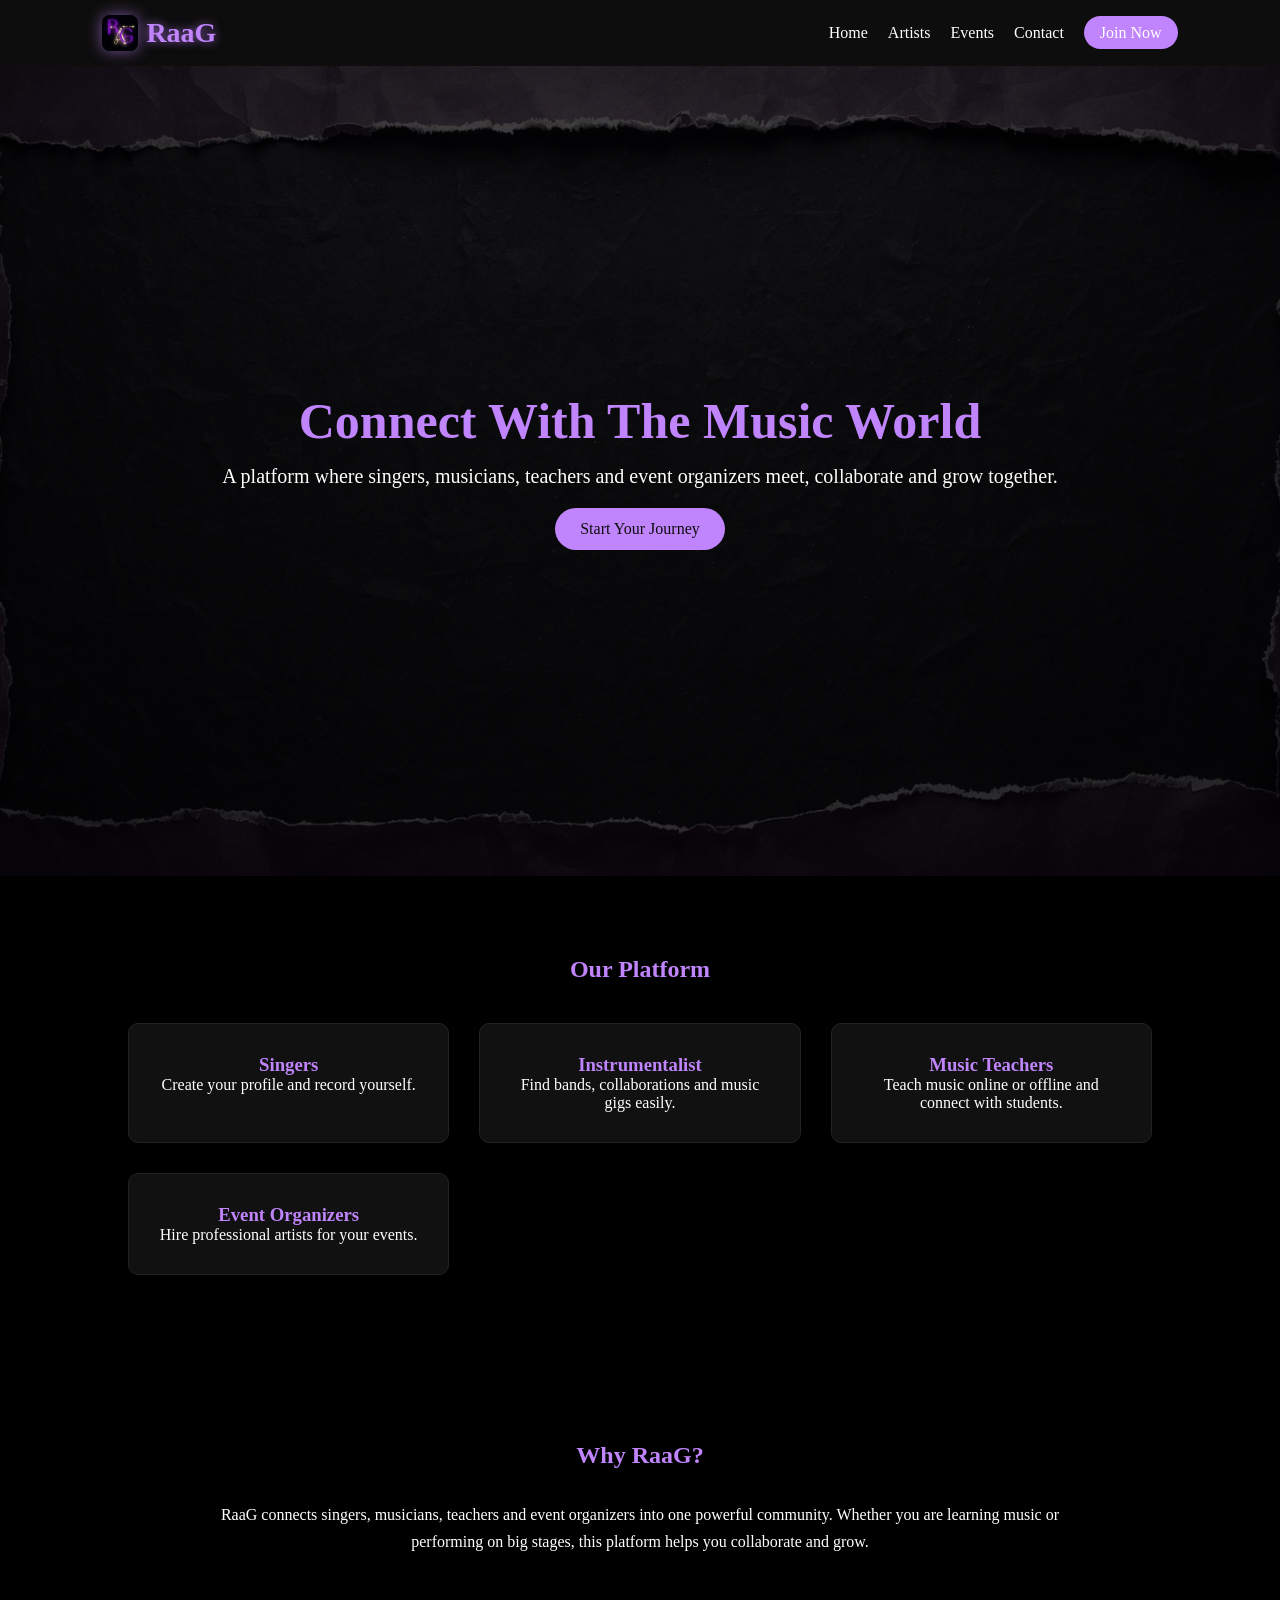
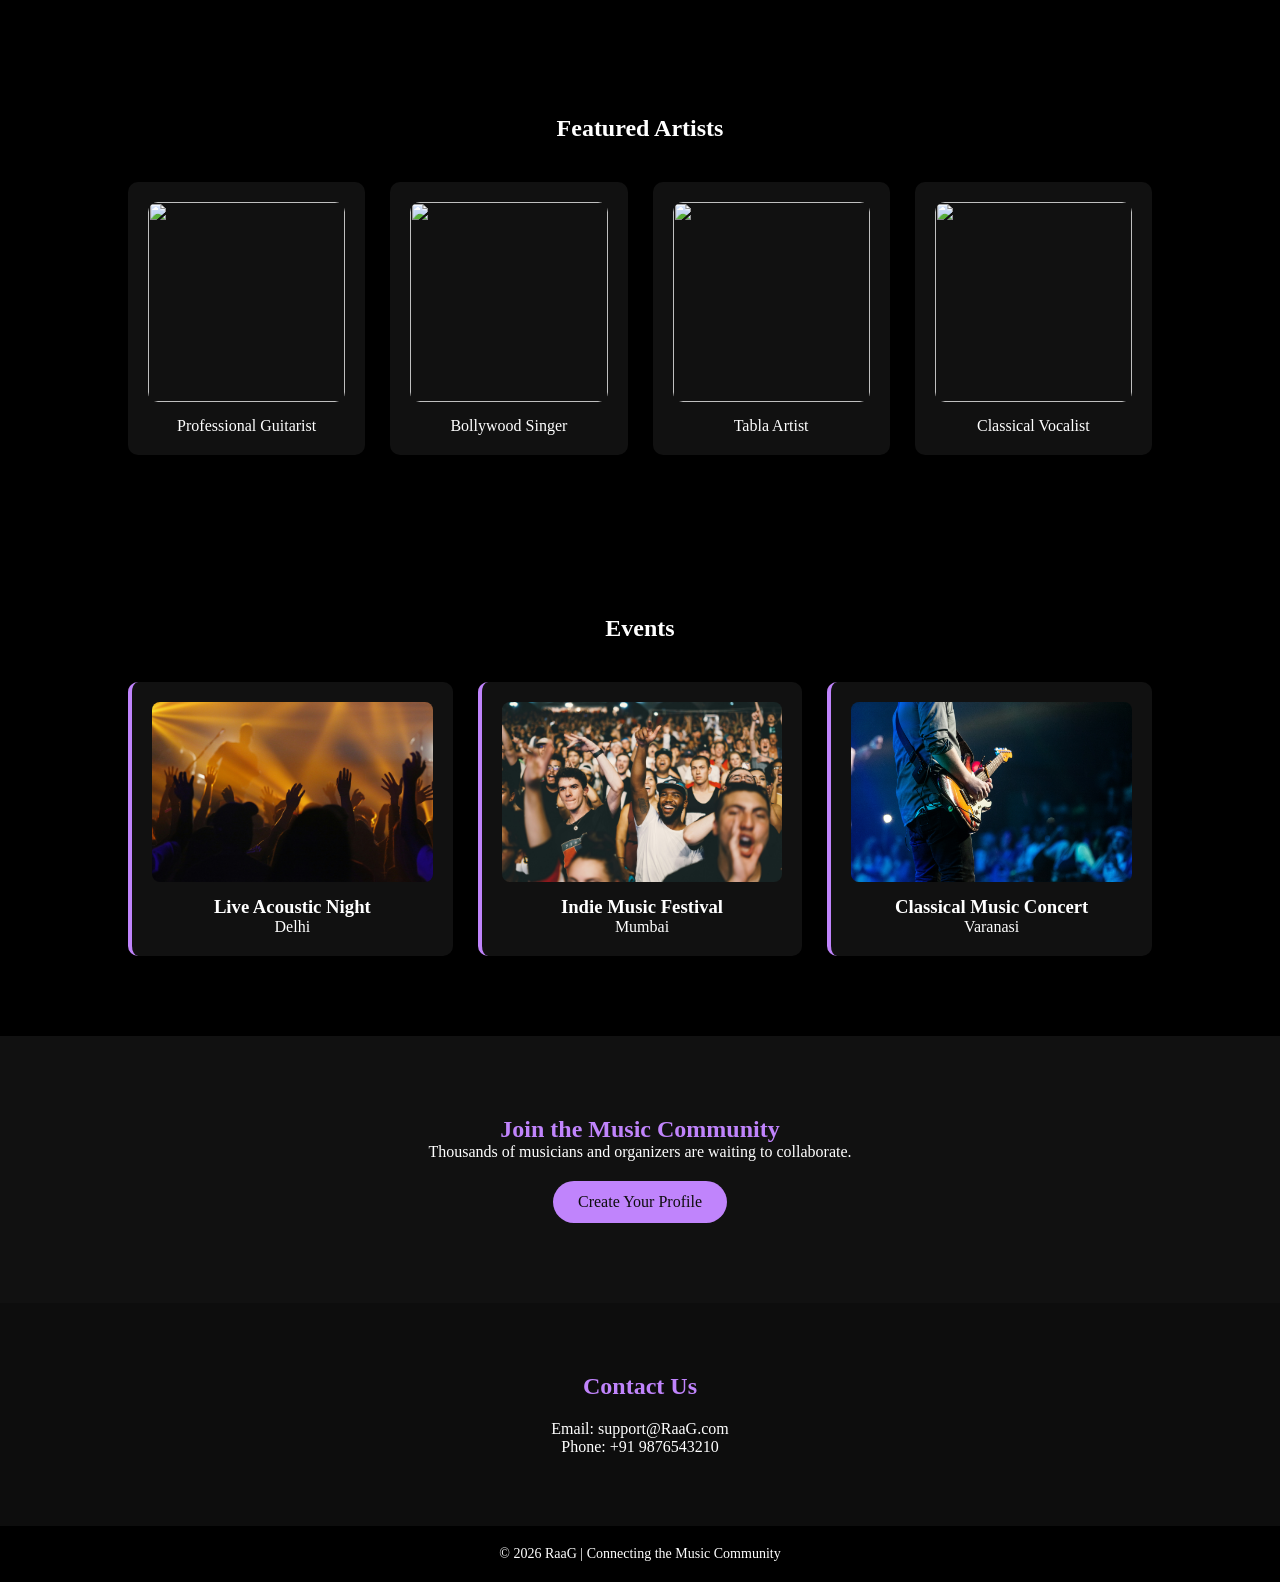
==== index.html @ 64c1a95c "updated files" ====
<!DOCTYPE html>
<html lang="en">

<head>
<meta charset="UTF-8">
<meta name="viewport" content="width=device-width, initial-scale=1.0">
<title>RaaG</title>
<link rel="stylesheet" href="style.css">
</head>

<body>

<header>

<nav>

<div class="logo">
  <img src="picture/RaaG logo.png" alt="RaaG Logo" class="logo-icon">
  RaaG
</div>


<ul>
<li><a href="#home">Home</a></li>
<li><a href="#artists">Artists</a></li>
<li><a href="#events">Events</a></li>
<li><a href="#contact">Contact</a></li>
<li><a href="login.html" class="btn">Join Now</a></li>
</ul>

</nav>

</header>


<section class="hero">

<div class="hero-text">

<h2>Connect With The Music World</h2>

<p>
A platform where singers, musicians, teachers and event organizers meet,
collaborate and grow together.
</p>

<a href="login.html" class="hero-btn">Start Your Journey</a>

</div>

</section>



<section class="features">

<h2>Our Platform</h2>

<div class="feature-container">

<div class="card">
<h3>Singers</h3>
<p>Create your profile and record yourself.</p>
</div>

<div class="card">
<h3>Instrumentalist</h3>
<p>Find bands, collaborations and music gigs easily.</p>
</div>

<div class="card">
<h3>Music Teachers</h3>
<p>Teach music online or offline and connect with students.</p>
</div>

<div class="card">
<h3>Event Organizers</h3>
<p>Hire professional artists for your events.</p>
</div>

</div>

</section>



<section class="about">

<h2>Why RaaG?</h2>

<p>
RaaG connects singers, musicians, teachers and event organizers
into one powerful community. Whether you are learning music or performing
on big stages, this platform helps you collaborate and grow.
</p>

</section>



<section class="artists">

<h2>Featured Artists</h2>

<div class="artist-container">

<div class="artist-card">
<img src="">
<h3></h3>
<p>Professional Guitarist</p>
</div>

<div class="artist-card">
<img src="">
<h3></h3>
<p>Bollywood Singer</p>
</div>

<div class="artist-card">
<img src="">
<h3></h3>
<p>Tabla Artist</p>
</div>

<div class="artist-card">
<img src="">
<h3></h3>
<p>Classical Vocalist</p>
</div>

</div>

</section>



<section class="events">

<h2>Events</h2>

<div class="event-container">

<div class="event-card">
<img src="picture/Photo 1.jpg">
<h3>Live Acoustic Night</h3>
<p>Delhi</p>
</div>

<div class="event-card">
<img src="picture/Photo 2.jpg">
<h3>Indie Music Festival</h3>
<p>Mumbai </p>
</div>

<div class="event-card">
<img src="picture/Photo 3.jpg">
<h3>Classical Music Concert</h3>
<p>Varanasi </p>
</div>

</div>

</section>



<section class="cta">

<h2>Join the Music Community</h2>

<p>Thousands of musicians and organizers are waiting to collaborate.</p>

<a href="login.html" class="hero-btn">Create Your Profile</a>

</section>



<section class="contact">

<h2>Contact Us</h2>

<p>Email: support@RaaG.com</p>
<p>Phone: +91 9876543210</p>

</section>



<footer>

<p>© 2026 RaaG | Connecting the Music Community</p>

</footer>
<script src="script.js"></script>
</body>
</html>
---- style.css ----
*{
margin:0;
padding:0;
box-sizing:border-box;
font-family:Segoe UI;
}

body{
background:black;
color:white;
}


/* NAVBAR */

header{
background:#0d0d0d;
padding:15px 8%;
position:sticky;
top:0;
z-index: 1000;
}

nav{
display:flex;
justify-content:space-between;
align-items:center;
flex-wrap:wrap;
}

.logo {
  display: flex;
  align-items: center;
  gap: 8px;              /* space between icon and text */
  font-size: 28px;
  font-weight: 900;
  color: #c084fc;
  text-decoration: none;
}

/* LOGO ICON */
.logo-icon {
  width: 36px;           /* perfect size */
  height: 36px;
  border-radius: 8px;    /* slight rounded corners */
  box-shadow: 0 0 15px rgba(192,132,252,0.6);  /* purple glow */
  transition: 0.3s;
}

.logo:hover .logo-icon {
  transform: scale(1.1); /* hover zoom */
  box-shadow: 0 0 25px rgba(192,132,252,0.9);
}

/* Text glow (from previous) */
.logo {
  text-shadow: 
    0 0 10px rgba(192,132,252,0.8),
    0 2px 8px rgba(0,0,0,0.8);
}



nav ul{
display:flex;
list-style:none;
}

nav ul li{
margin-left:20px;
}

nav ul li a{
color:white;
text-decoration:none;
transition:0.3s;
}

nav ul li a:hover{
color:#a3d5e1;
}

.btn{
background:#c084fc;
padding:8px 16px;
border-radius:20px;
}



/* HERO */

.hero{
height:90vh;
display:flex;
justify-content:center;
align-items:center;
text-align:center;
background:linear-gradient(rgba(0,0,0,0.7),rgba(0,0,0,0.7)),
url("picture/t5.jpeg");
background-size:cover;
background-position:center;
}

.hero-text h2{
font-size:50px;
color:#c084fc;
}

.hero-text p{
margin-top:15px;
font-size:20px;
}

.hero-btn{
display:inline-block;
margin-top:20px;
background:#c084fc;
padding:12px 25px;
border-radius:25px;
color:#0d0d0d;
text-decoration:none;
transition:0.4s;
}

.hero-btn:hover{
transform:scale(1.1);
}


/* FEATURES */

.features{
padding:80px 10%;
text-align:center;
}

.features h2{
color:#c084fc;
}

.feature-container{
margin-top:40px;
display:grid;
grid-template-columns:repeat(auto-fit,minmax(250px,1fr));
gap:30px;
}

.card{
background:#111;
padding:30px;
border-radius:10px;
transition:0.4s;
border:1px solid #222;
}

.card:hover{
transform:translateY(-10px);
border-color:#c084fc;
}

.card h3{
color:#c084fc;
}


/* ABOUT */

.about{
padding:80px 15%;
text-align:center;
line-height:1.7;
}

.about h2{
margin-bottom:25px;
color:#c084fc;
}


/* ARTISTS */

.artists{
padding:80px 10%;
text-align:center;
}

.artist-container{
margin-top:40px;
display:grid;
grid-template-columns:repeat(auto-fit,minmax(200px,1fr));
gap:25px;
}

.artist-card{
background:#111;
padding:20px;
border-radius:10px;
transition:0.4s;
}

.artist-card:hover{
transform:scale(1.05);
background:#1a1a1a;
}

.artist-card img{
width:100%;
height:200px;
object-fit:cover;
border-radius:10px;
margin-bottom:15px;
}


/* EVENTS */

.events{
padding:80px 10%;
text-align:center;
}

.event-container{
margin-top:40px;
display:grid;
grid-template-columns:repeat(auto-fit,minmax(220px,1fr));
gap:25px;
}

.event-card{
background:#111;
padding:20px;
border-radius:10px;
border-left:4px solid #c084fc;
}

.event-card img{
width:100%;
height:180px;
object-fit:cover;
border-radius:8px;
margin-bottom:10px;
}


/* CTA */

.cta{
background:#111;
padding:80px 20px;
text-align:center;
}

.cta h2{
color:#c084fc;
}


/* CONTACT */

.contact{
padding:70px;
text-align:center;
background:#0d0d0d;
}

.contact h2{
color:#c084fc;
margin-bottom:20px;
}


/* FOOTER */

footer{
background:black;
text-align:center;
padding:20px;
font-size:14px;
}


/* MOBILE */

@media(max-width:768px){

.hero-text h2{
font-size:32px;
}

nav ul{
flex-wrap:wrap;
justify-content:center;
margin-top:10px;
}

nav ul li{
margin:8px;
}

.about{
padding:60px 20px;
}

}
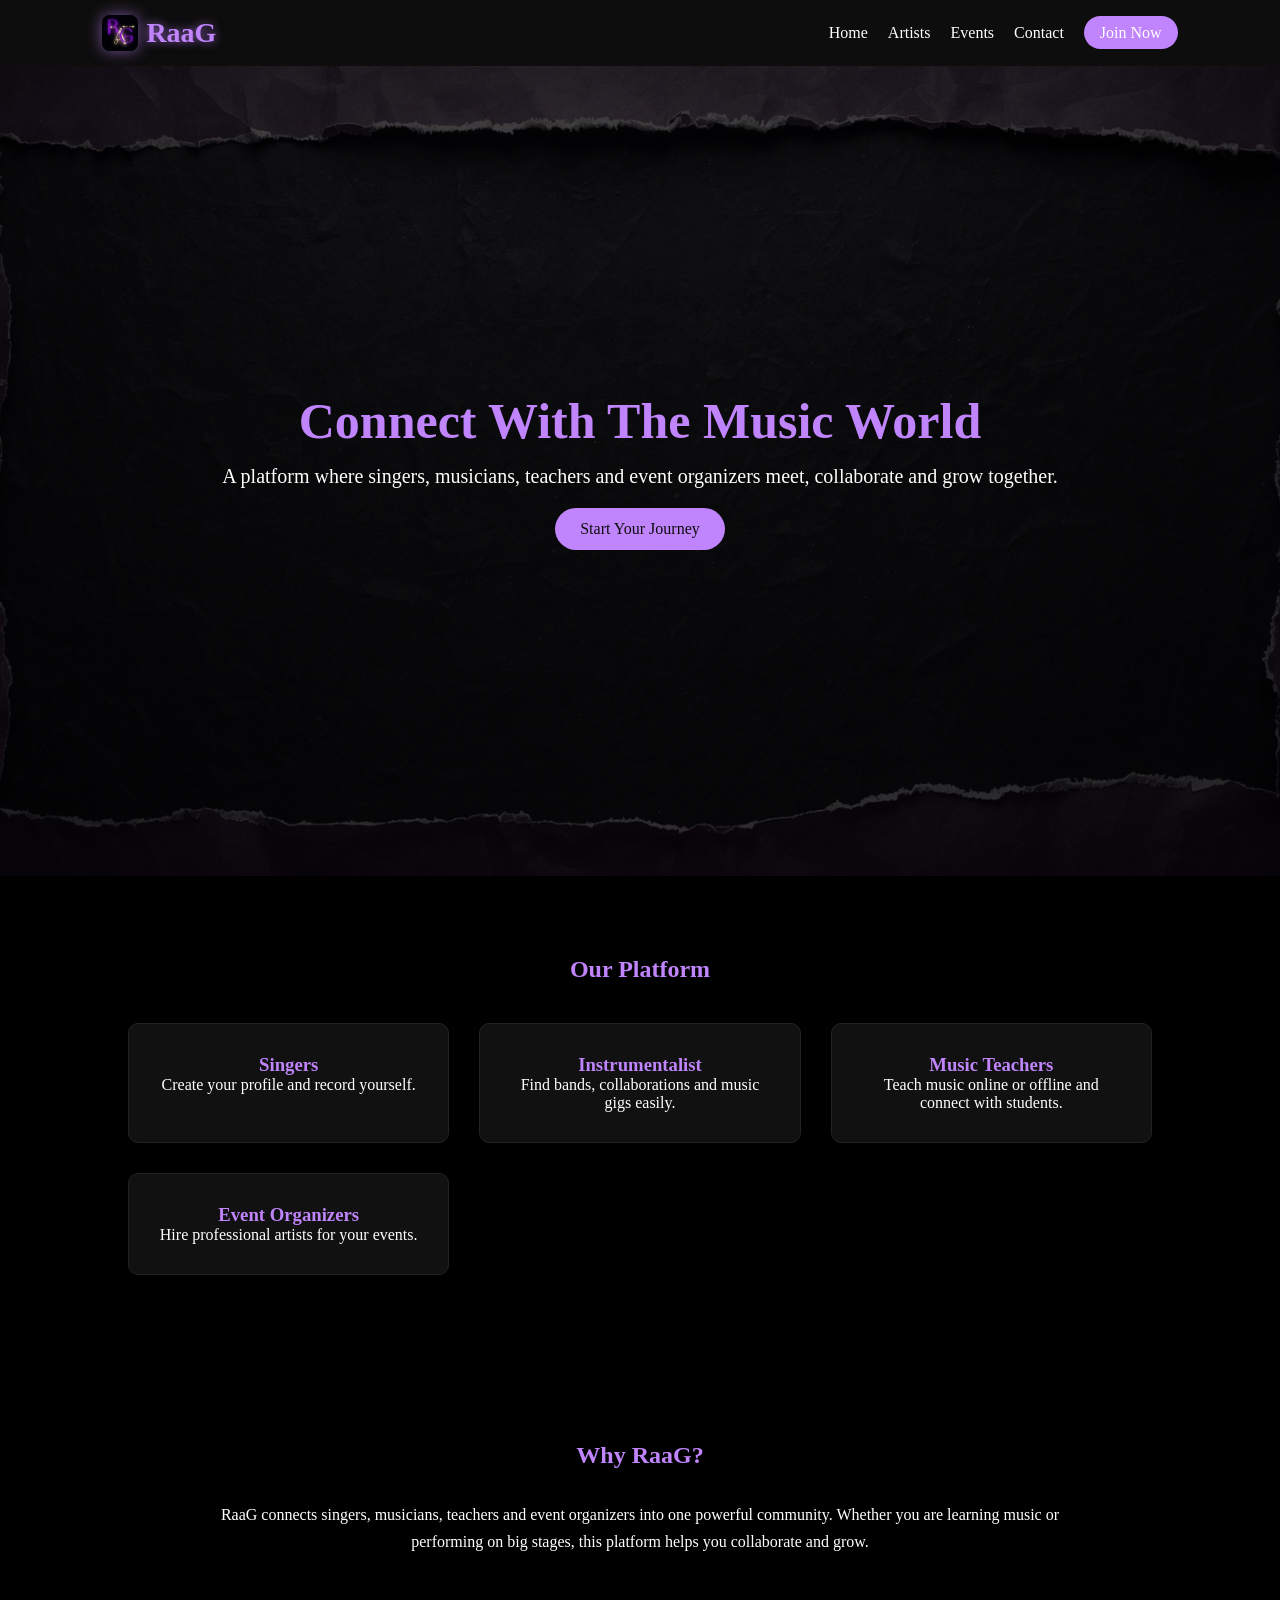
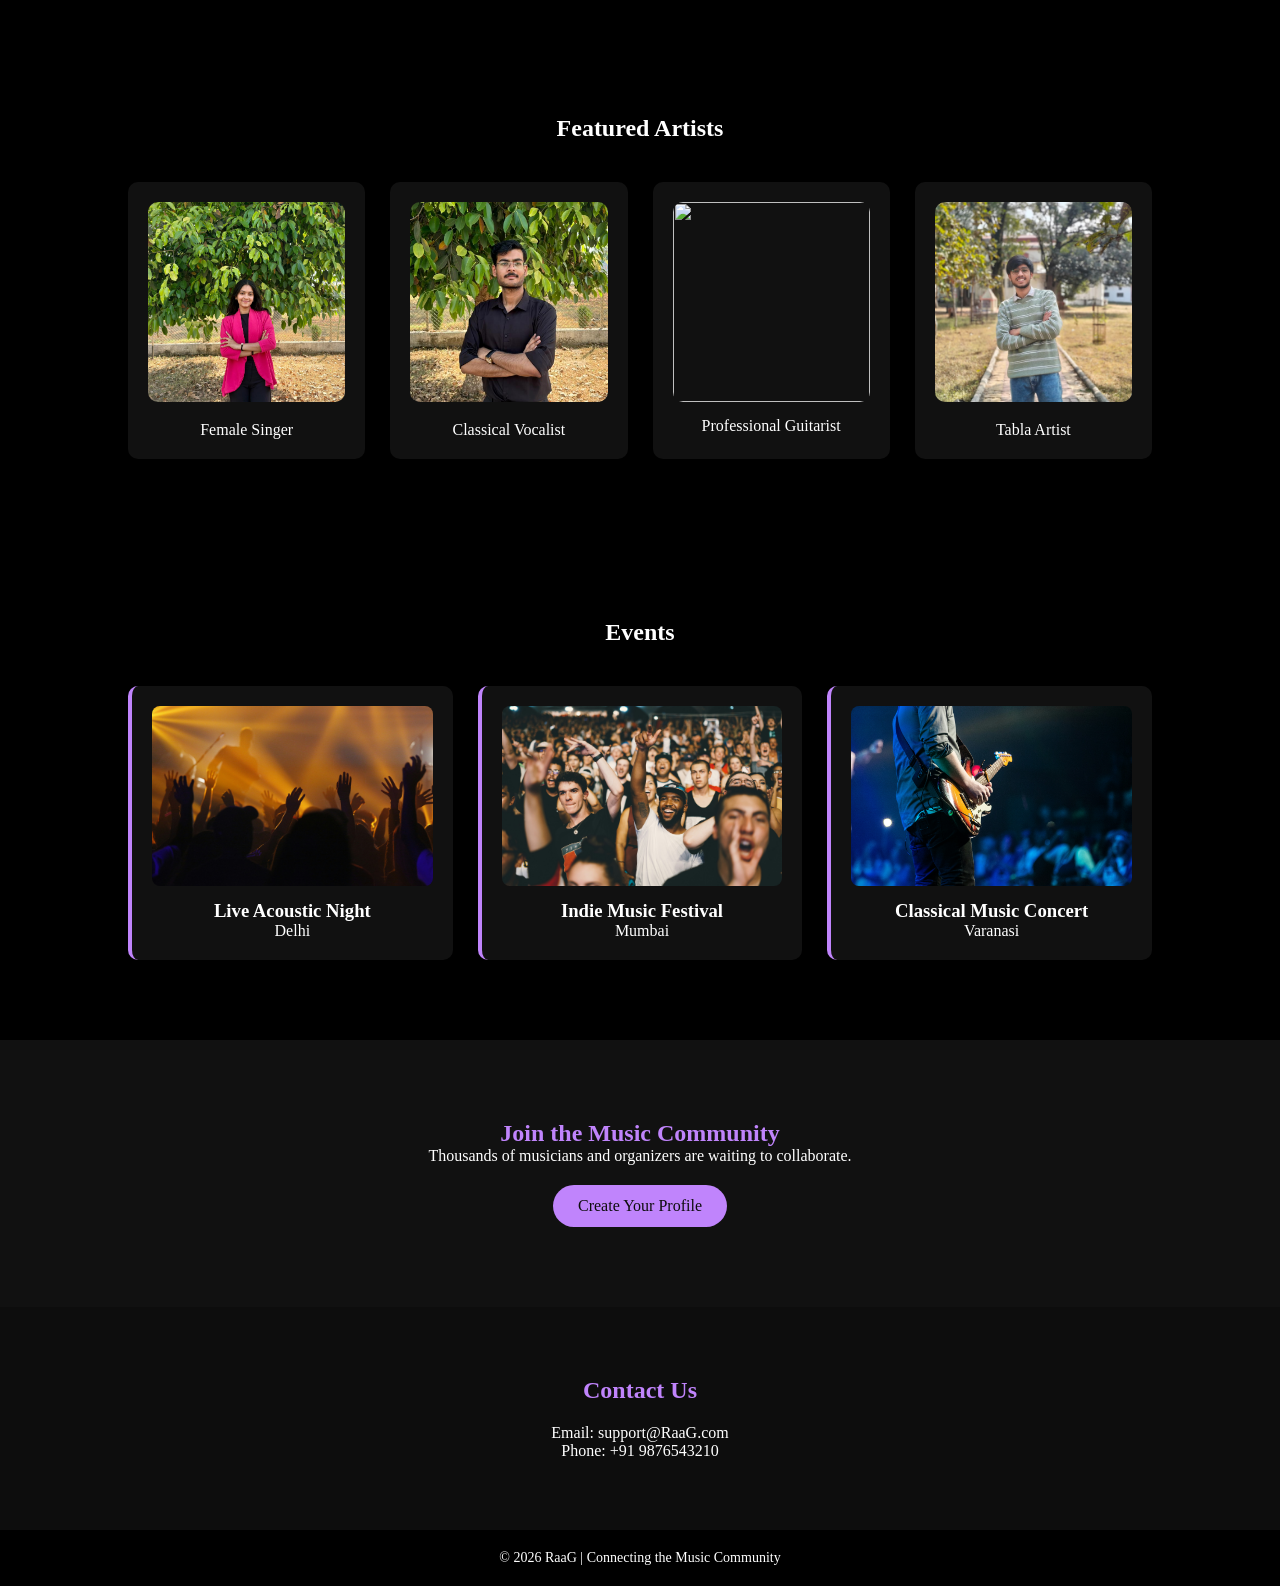
==== commit a6dc67b5: "updated files" ====
--- a/index.html
+++ b/index.html
@@ -105,28 +105,30 @@
 <div class="artist-container">
 
 <div class="artist-card">
+<img src="picture/Palak.jpeg">
+<h3></h3>
+<p>Female Singer</p>
+</div>
+
+<div class="artist-card">
+<img src="picture/Arpan.jpeg">
+<h3></h3>
+<p>Classical Vocalist</p>
+</div>
+
+<div class="artist-card">
 <img src="">
 <h3></h3>
 <p>Professional Guitarist</p>
 </div>
 
 <div class="artist-card">
-<img src="">
-<h3></h3>
-<p>Bollywood Singer</p>
-</div>
-
-<div class="artist-card">
-<img src="">
+<img src="picture/Tabla.jpeg">
 <h3></h3>
 <p>Tabla Artist</p>
 </div>
 
-<div class="artist-card">
-<img src="">
-<h3></h3>
-<p>Classical Vocalist</p>
-</div>
+
 
 </div>
 
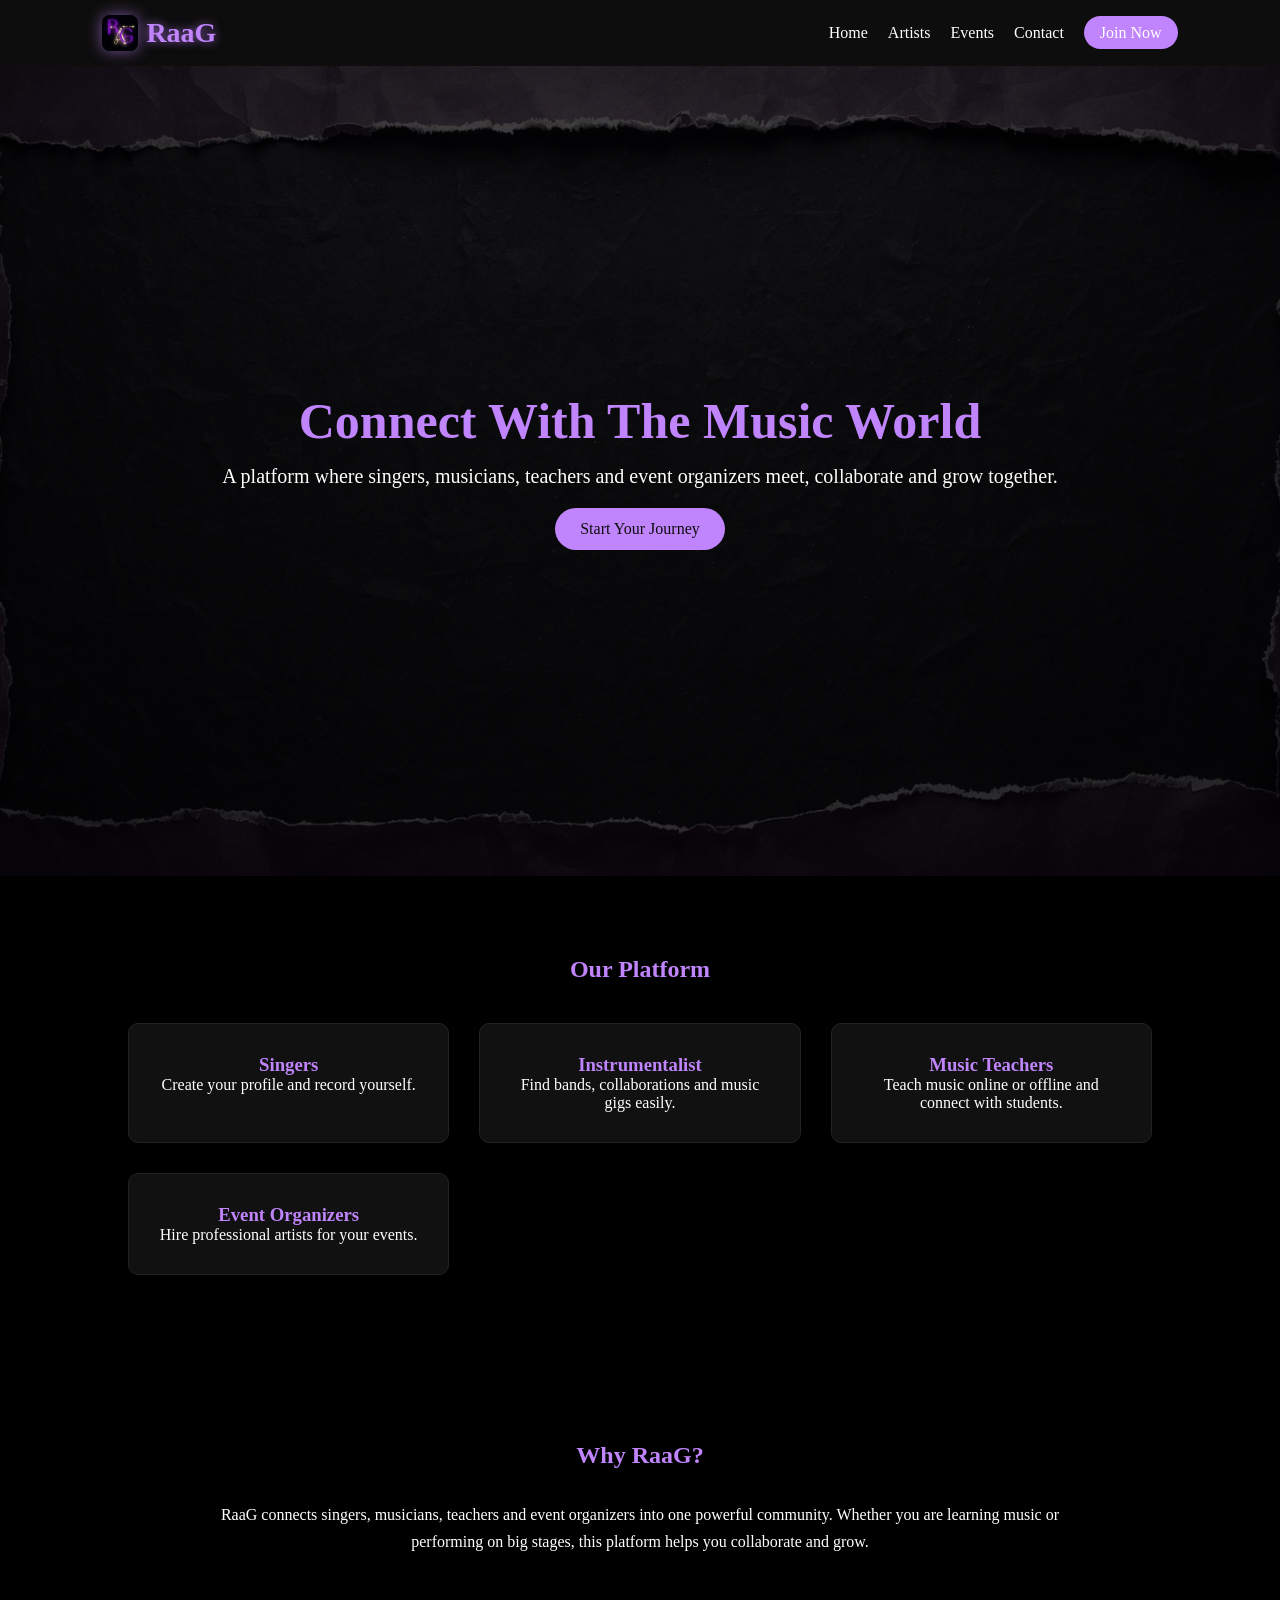
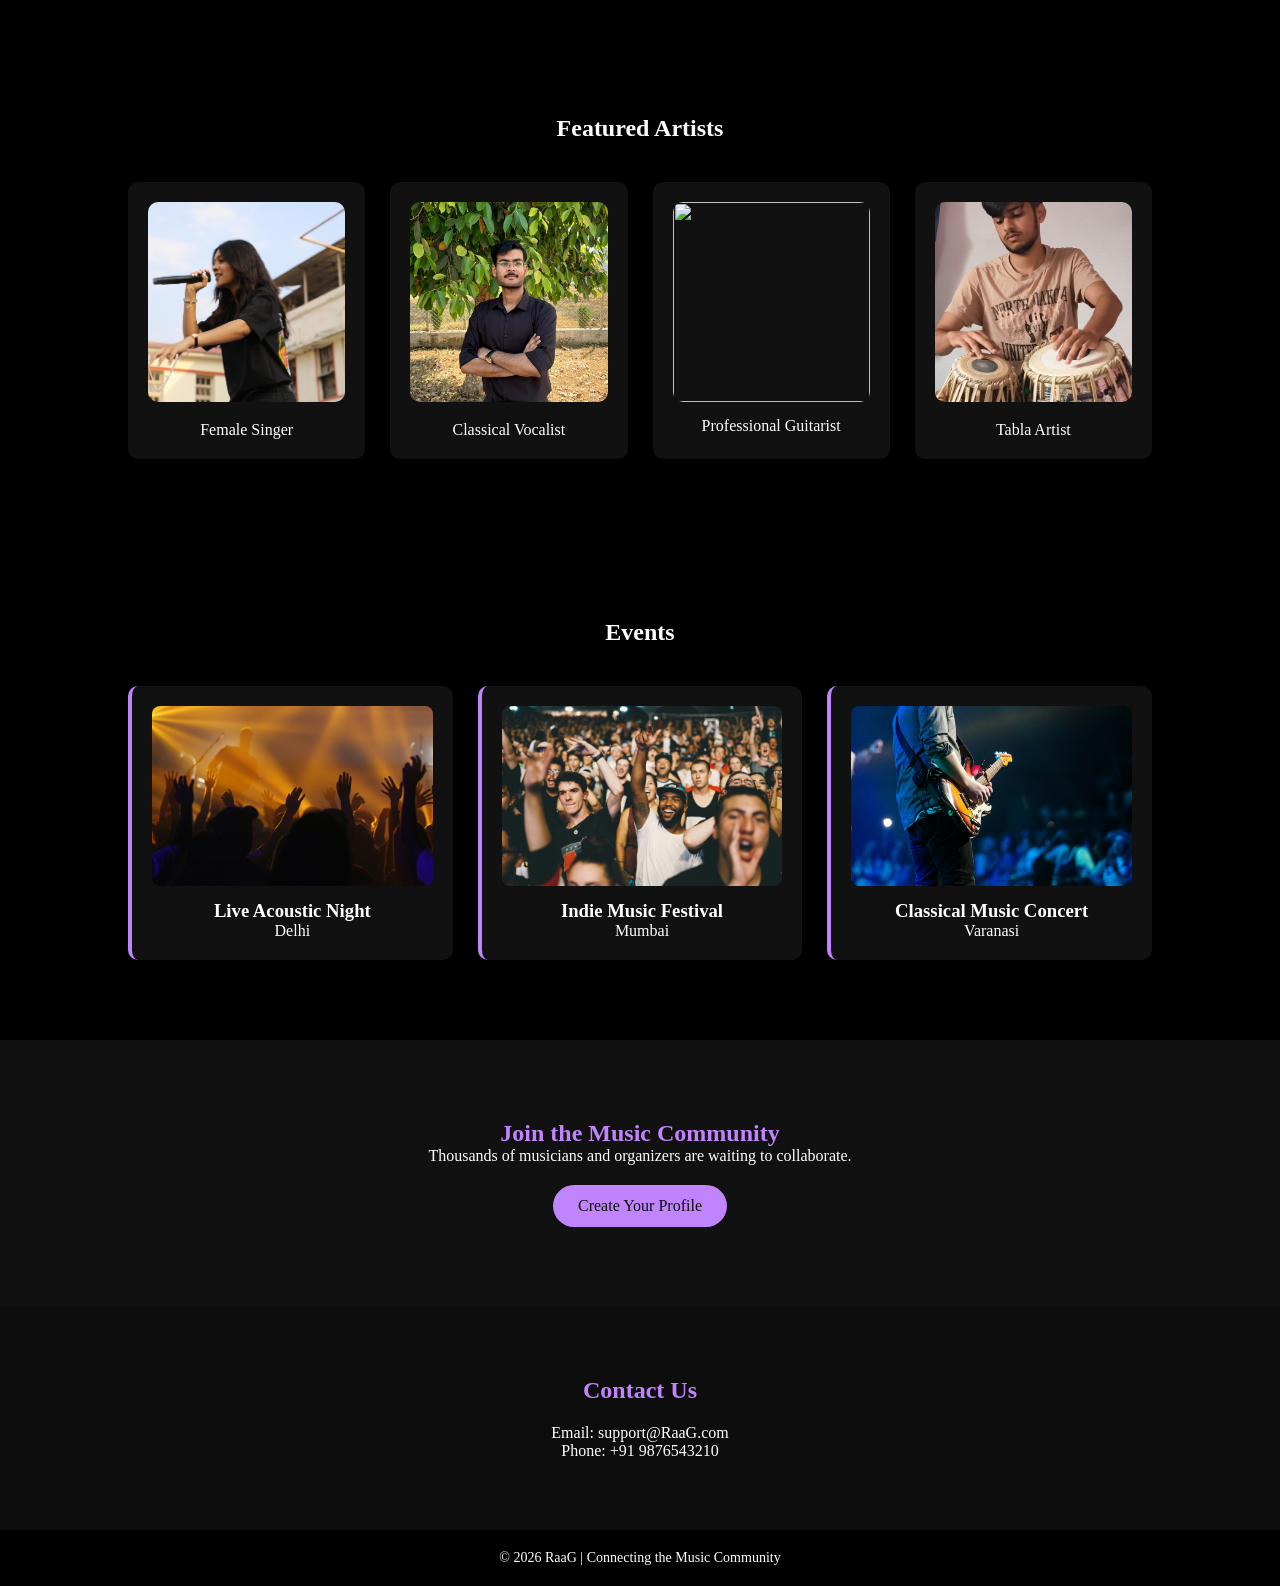
==== commit 7072678e: "updated fles" ====
--- a/index.html
+++ b/index.html
@@ -105,7 +105,7 @@
 <div class="artist-container">
 
 <div class="artist-card">
-<img src="picture/Palak.jpeg">
+<img src="picture/Palak 2.jpeg">
 <h3></h3>
 <p>Female Singer</p>
 </div>
@@ -123,7 +123,7 @@
 </div>
 
 <div class="artist-card">
-<img src="picture/Tabla.jpeg">
+<img src="picture/Tabla 2.jpeg">
 <h3></h3>
 <p>Tabla Artist</p>
 </div>
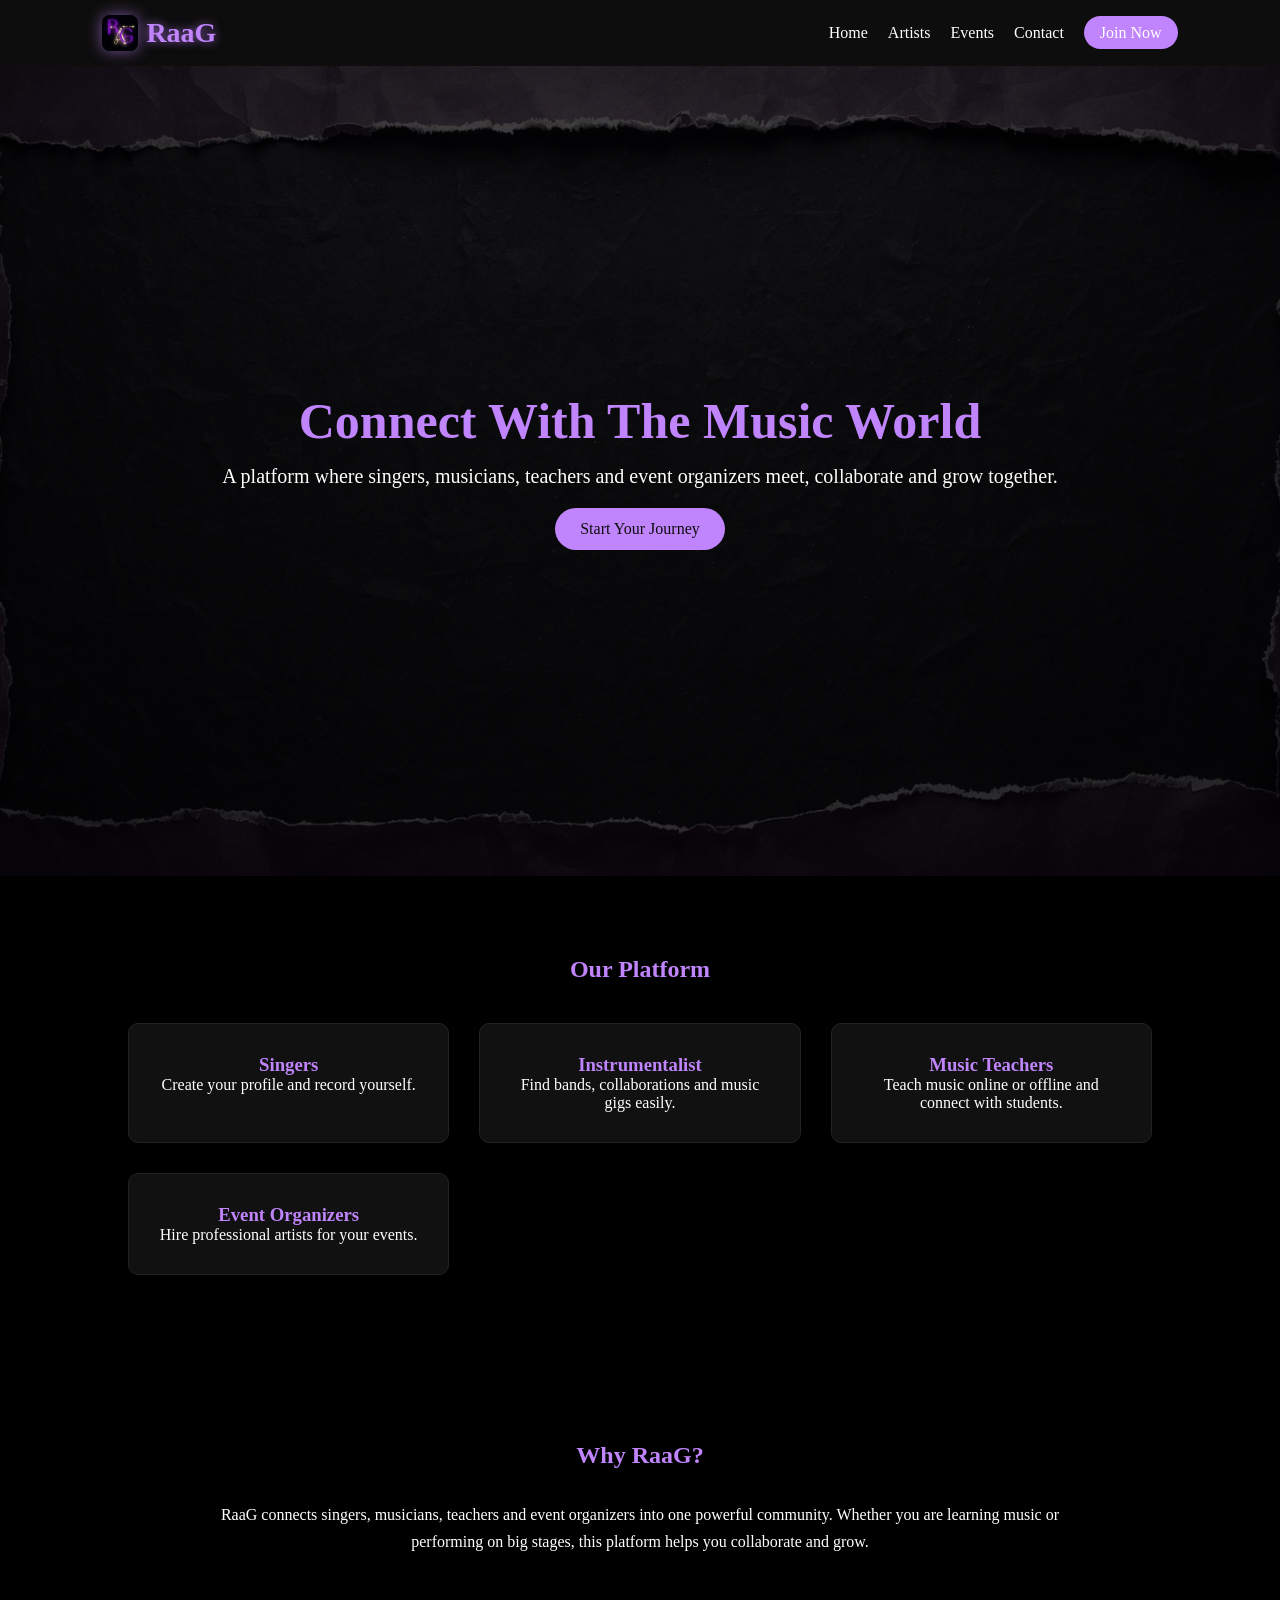
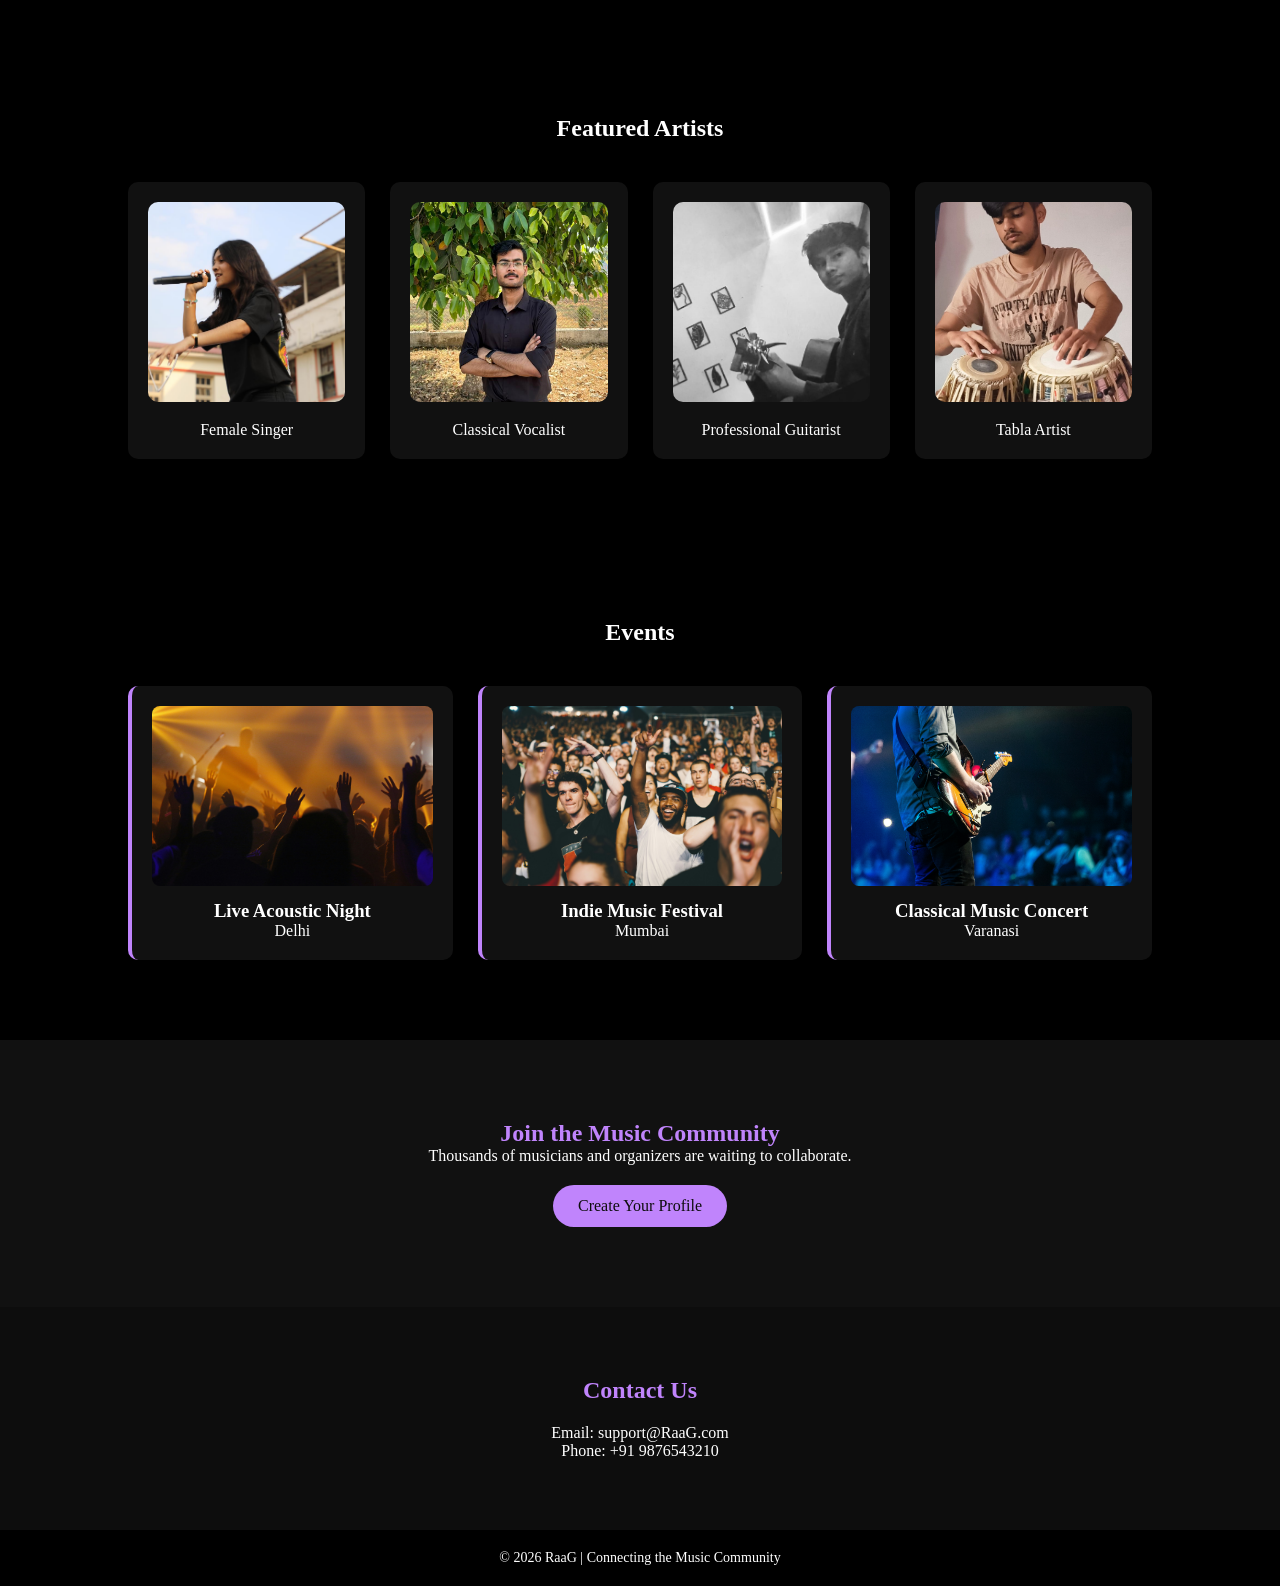
==== commit 31256d3a: "Updated files" ====
--- a/index.html
+++ b/index.html
@@ -117,7 +117,7 @@
 </div>
 
 <div class="artist-card">
-<img src="">
+<img src="picture/Krishna.jpeg">
 <h3></h3>
 <p>Professional Guitarist</p>
 </div>
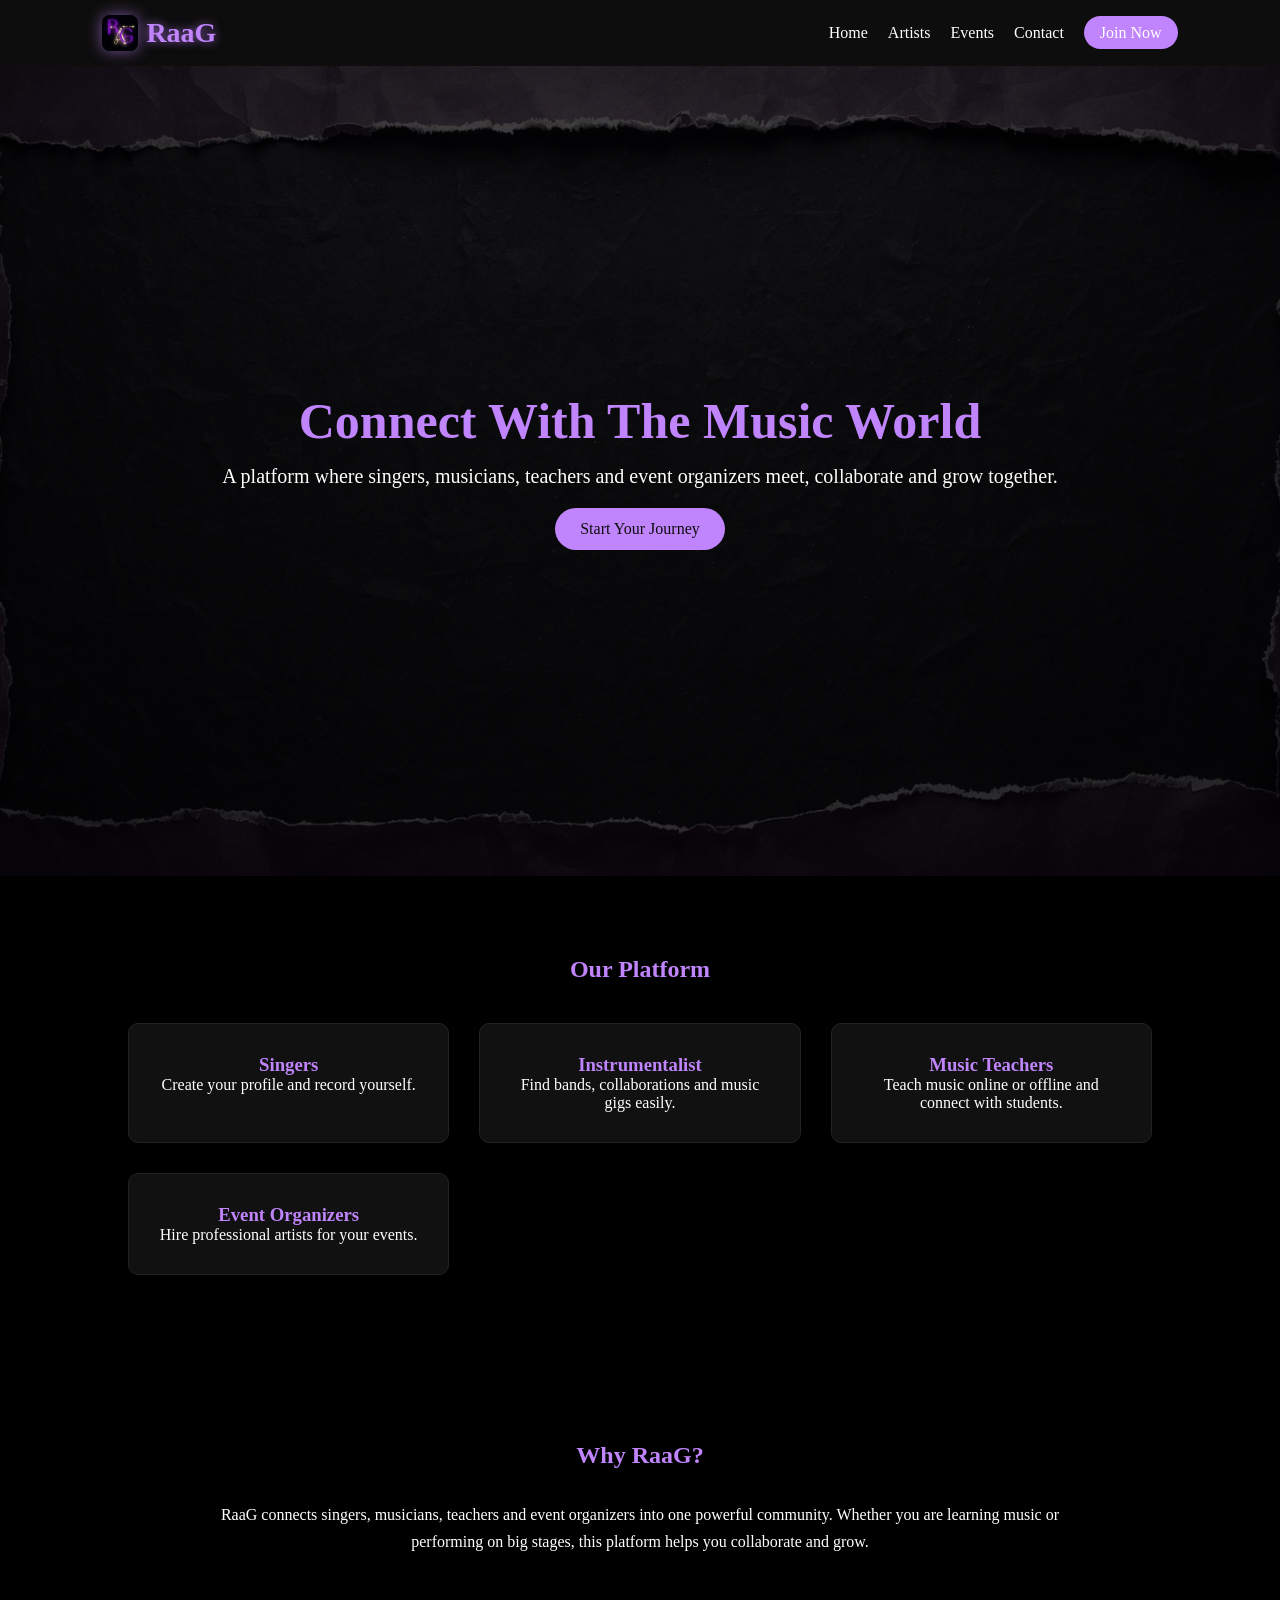
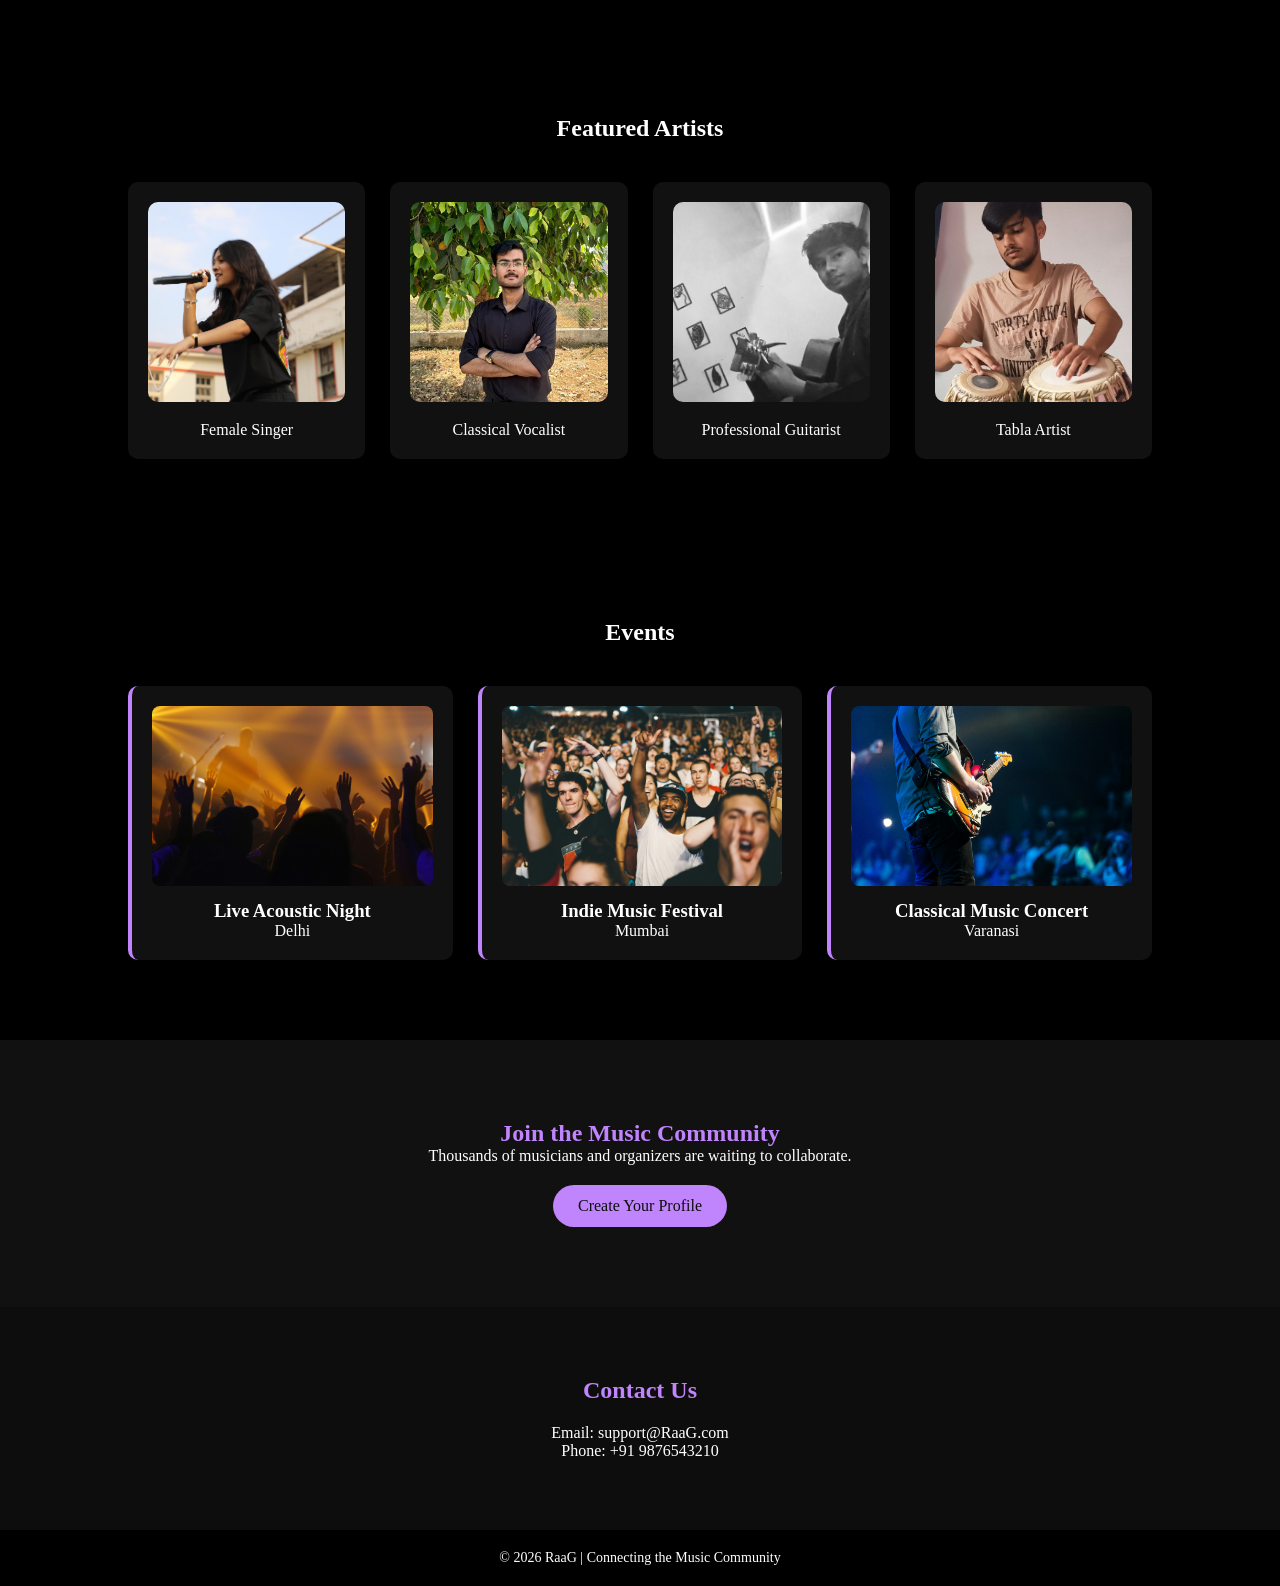
==== commit 75e13996: "updated files" ====
--- a/index.html
+++ b/index.html
@@ -123,7 +123,7 @@
 </div>
 
 <div class="artist-card">
-<img src="picture/Tabla 2.jpeg">
+<img src="picture/Tabla 3.jpeg">
 <h3></h3>
 <p>Tabla Artist</p>
 </div>
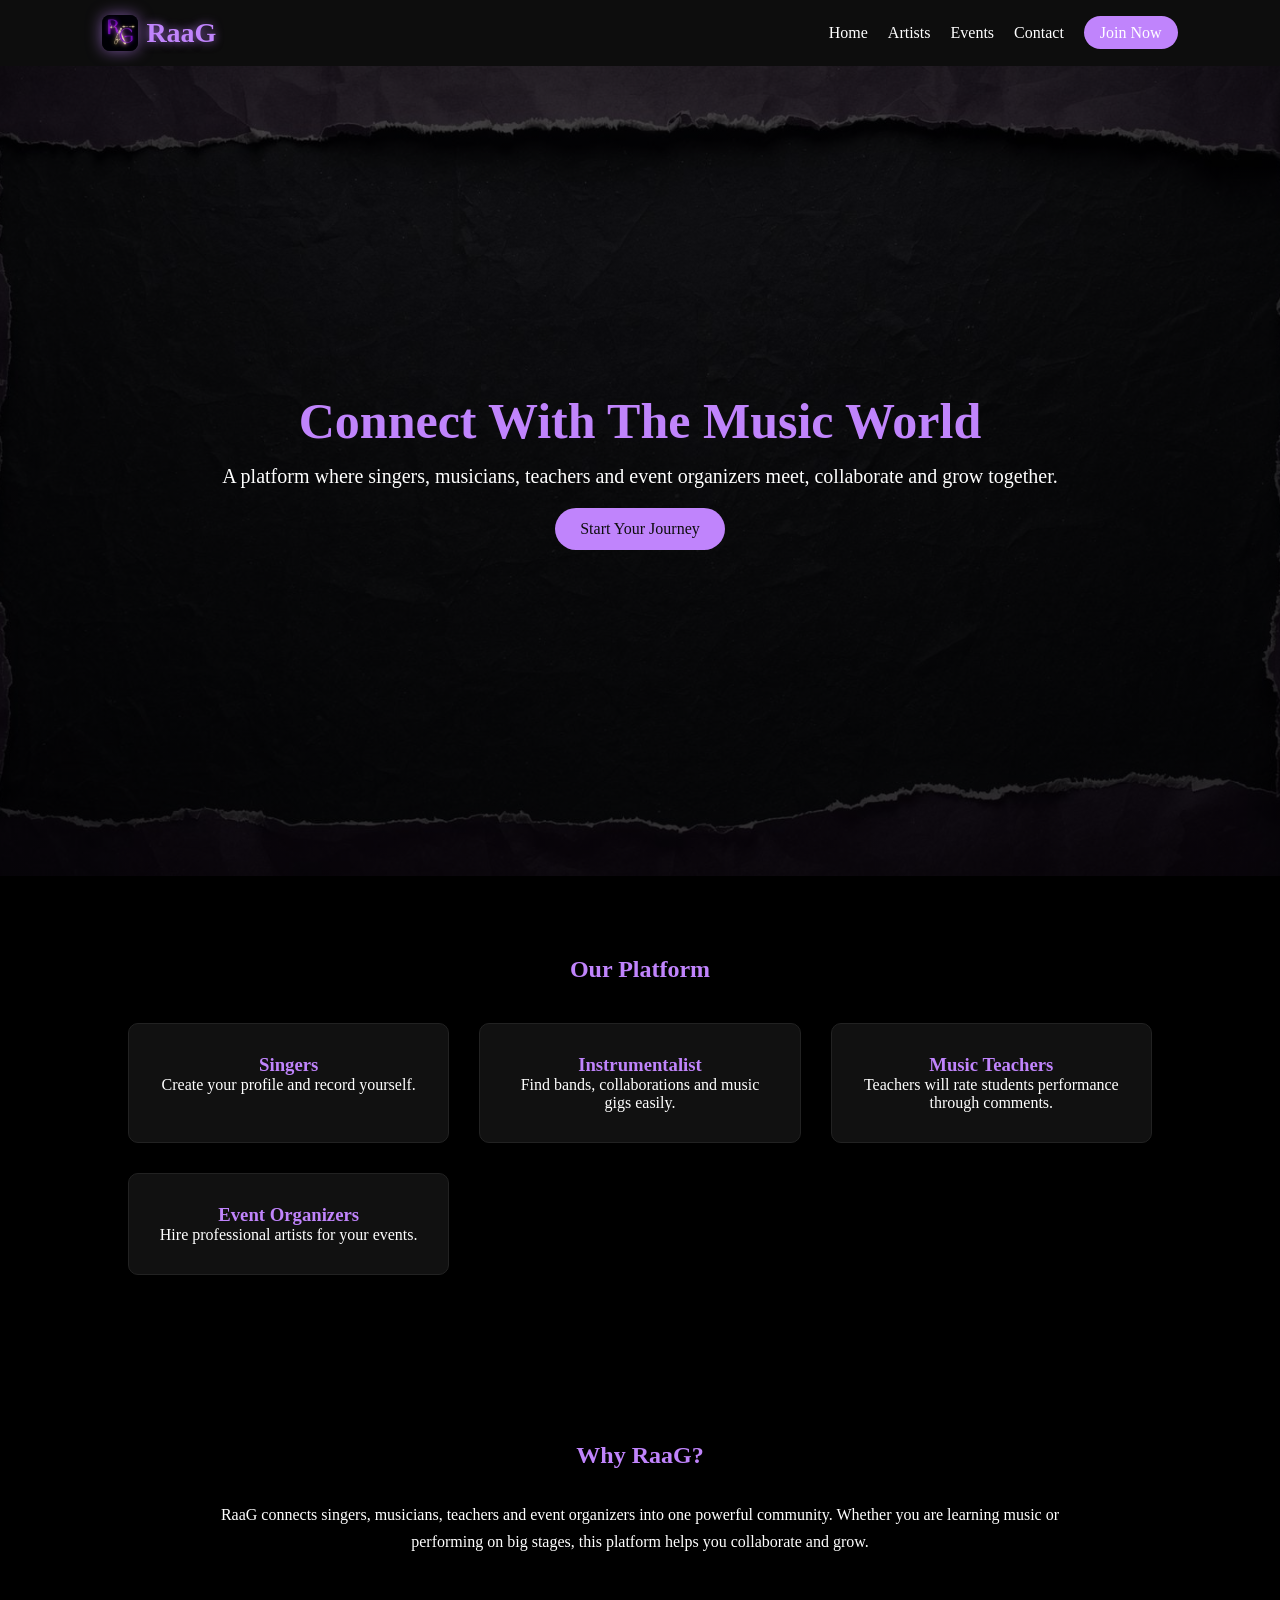
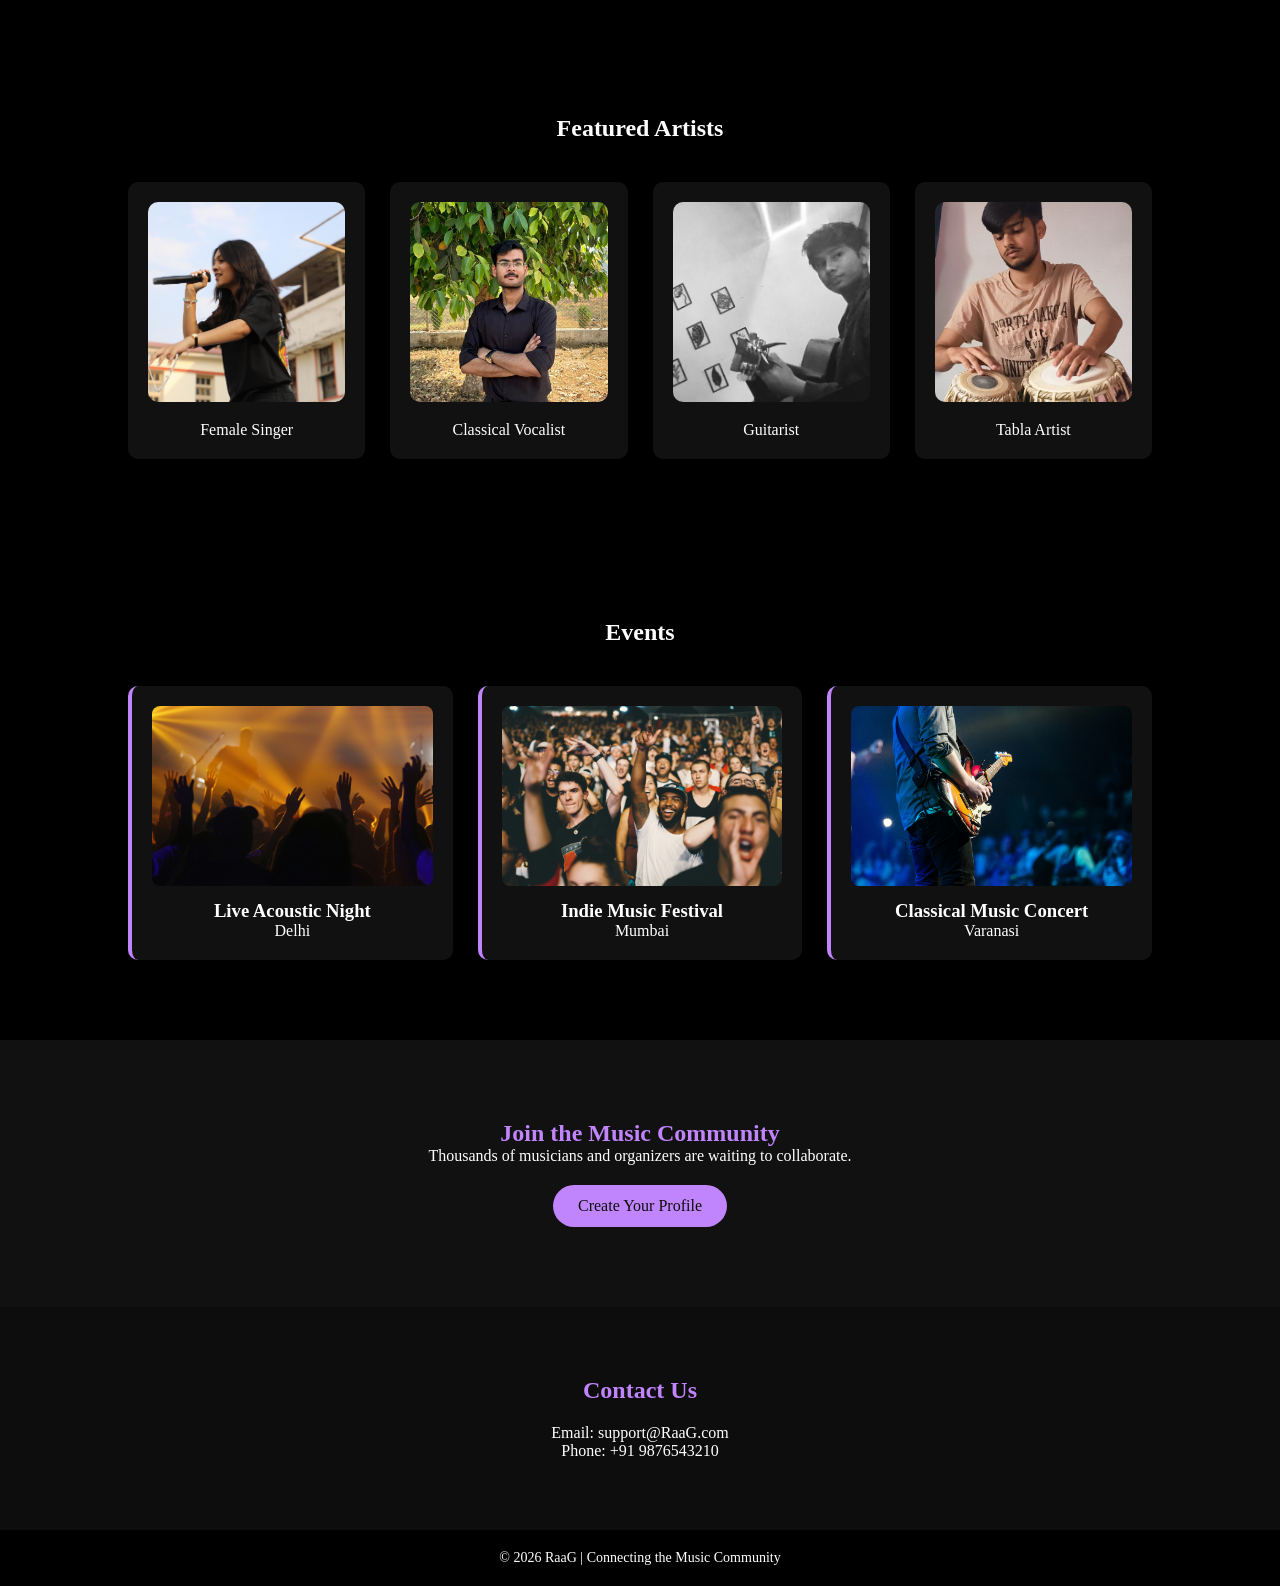
==== commit 0fd924bd: "updated files" ====
--- a/index.html
+++ b/index.html
@@ -70,7 +70,7 @@
 
 <div class="card">
 <h3>Music Teachers</h3>
-<p>Teach music online or offline and connect with students.</p>
+<p>Teachers will rate students performance through comments.</p>
 </div>
 
 <div class="card">
@@ -119,7 +119,7 @@
 <div class="artist-card">
 <img src="picture/Krishna.jpeg">
 <h3></h3>
-<p>Professional Guitarist</p>
+<p>Guitarist</p>
 </div>
 
 <div class="artist-card">
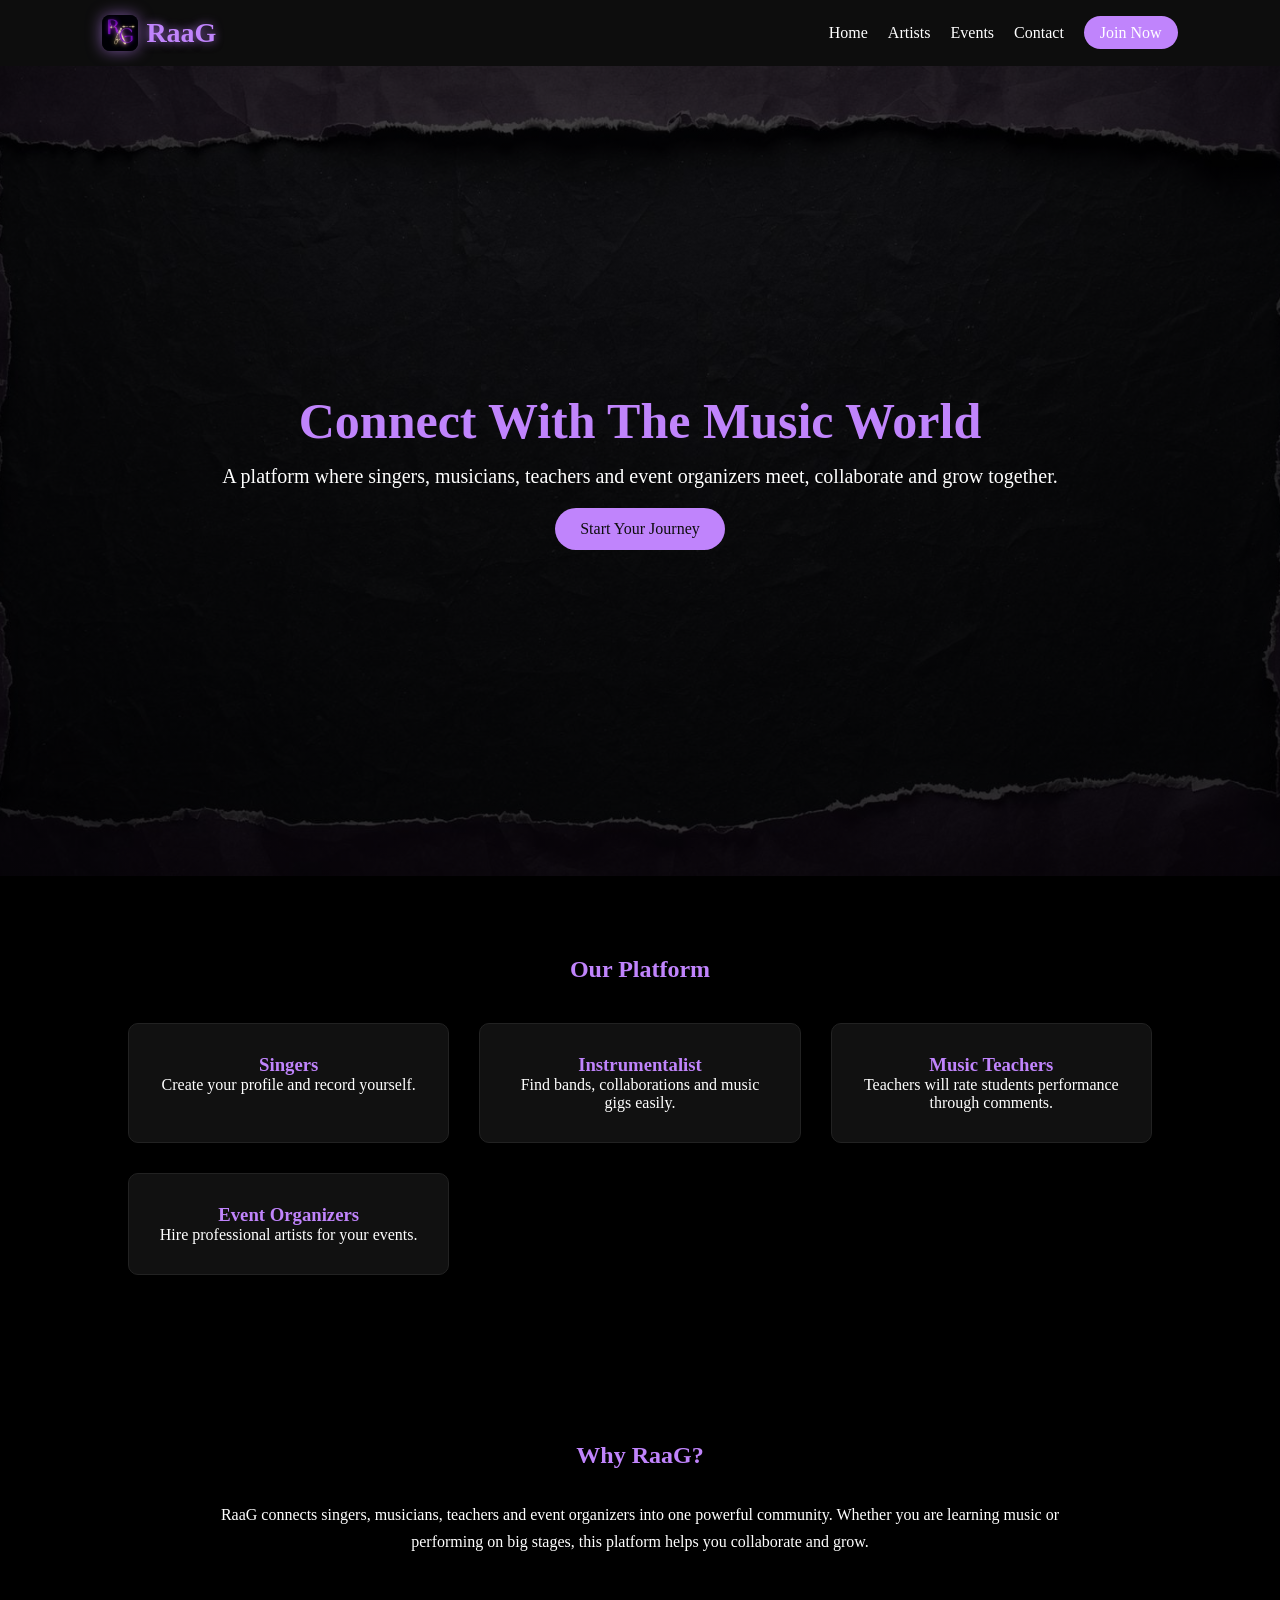
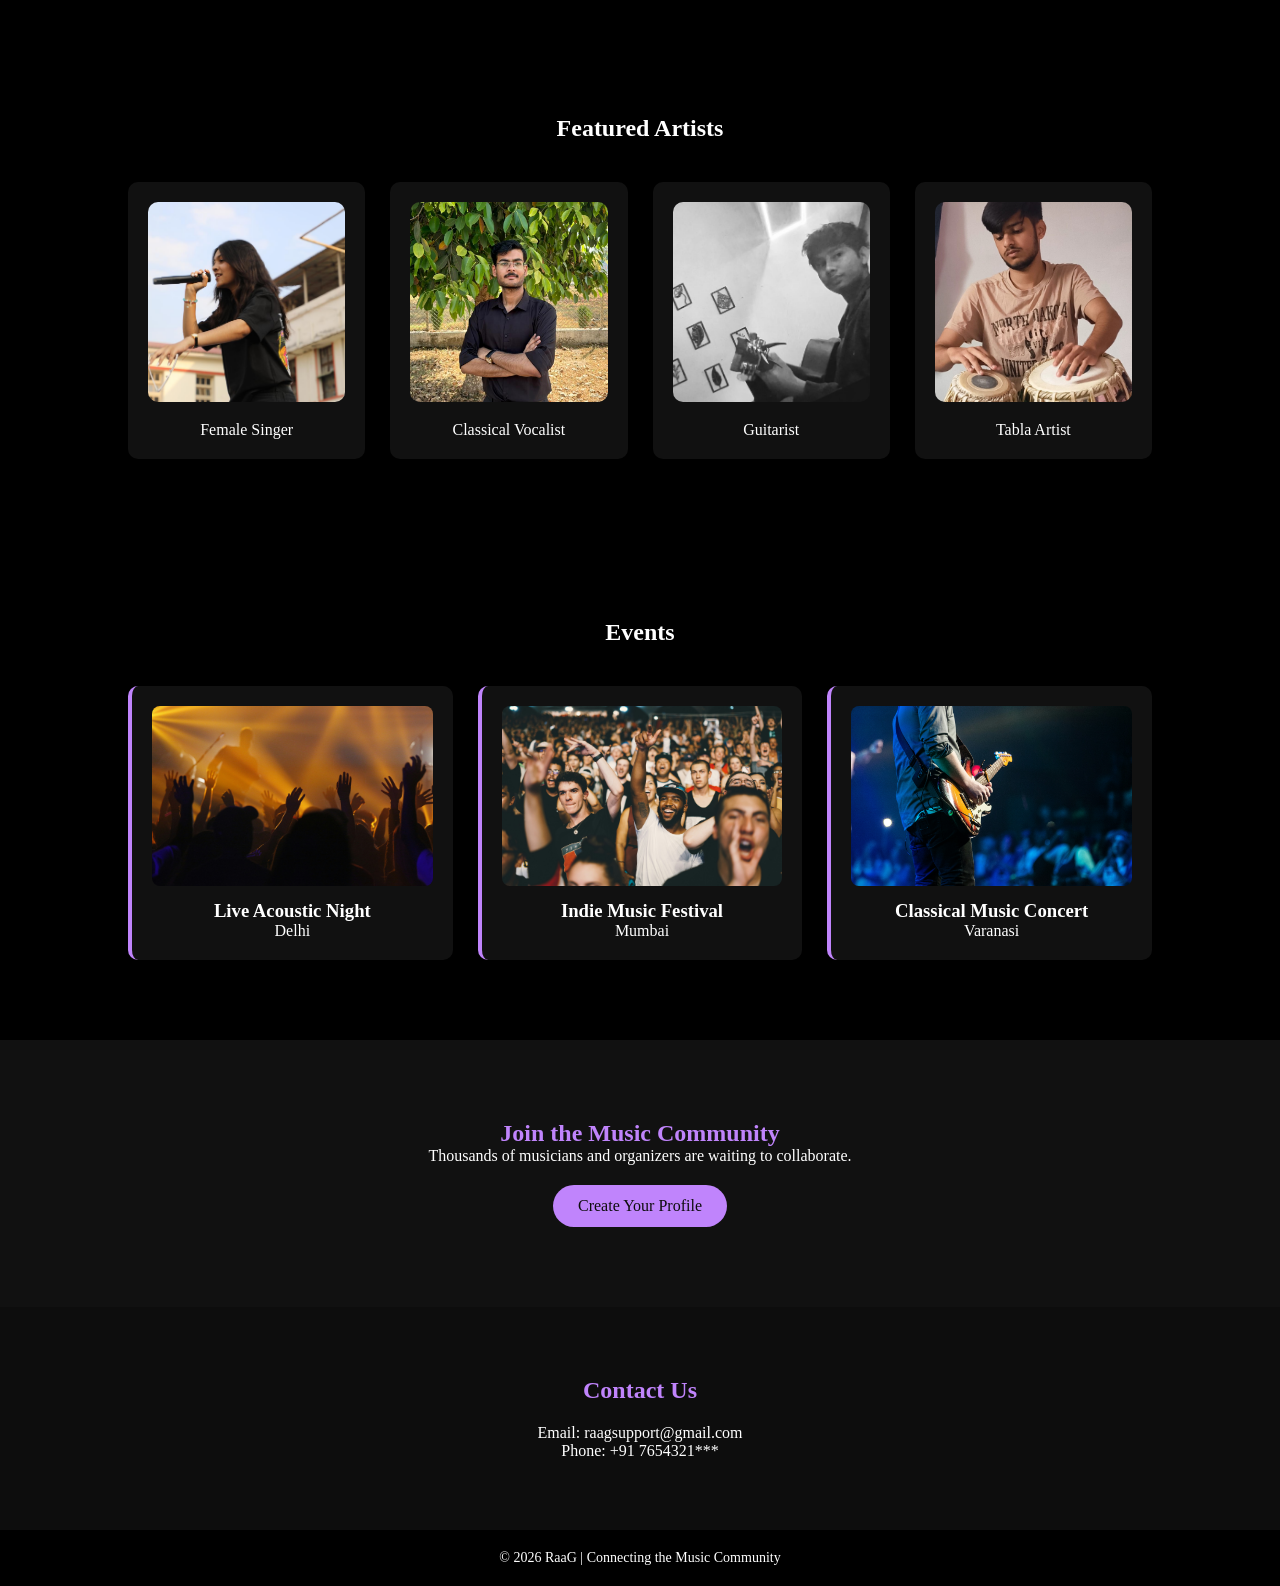
==== commit e84f529d: "updated filies" ====
--- a/index.html
+++ b/index.html
@@ -182,8 +182,8 @@
 
 <h2>Contact Us</h2>
 
-<p>Email: support@RaaG.com</p>
-<p>Phone: +91 9876543210</p>
+<p>Email: raagsupport@gmail.com</p>
+<p>Phone: +91 7654321***</p>
 
 </section>
 
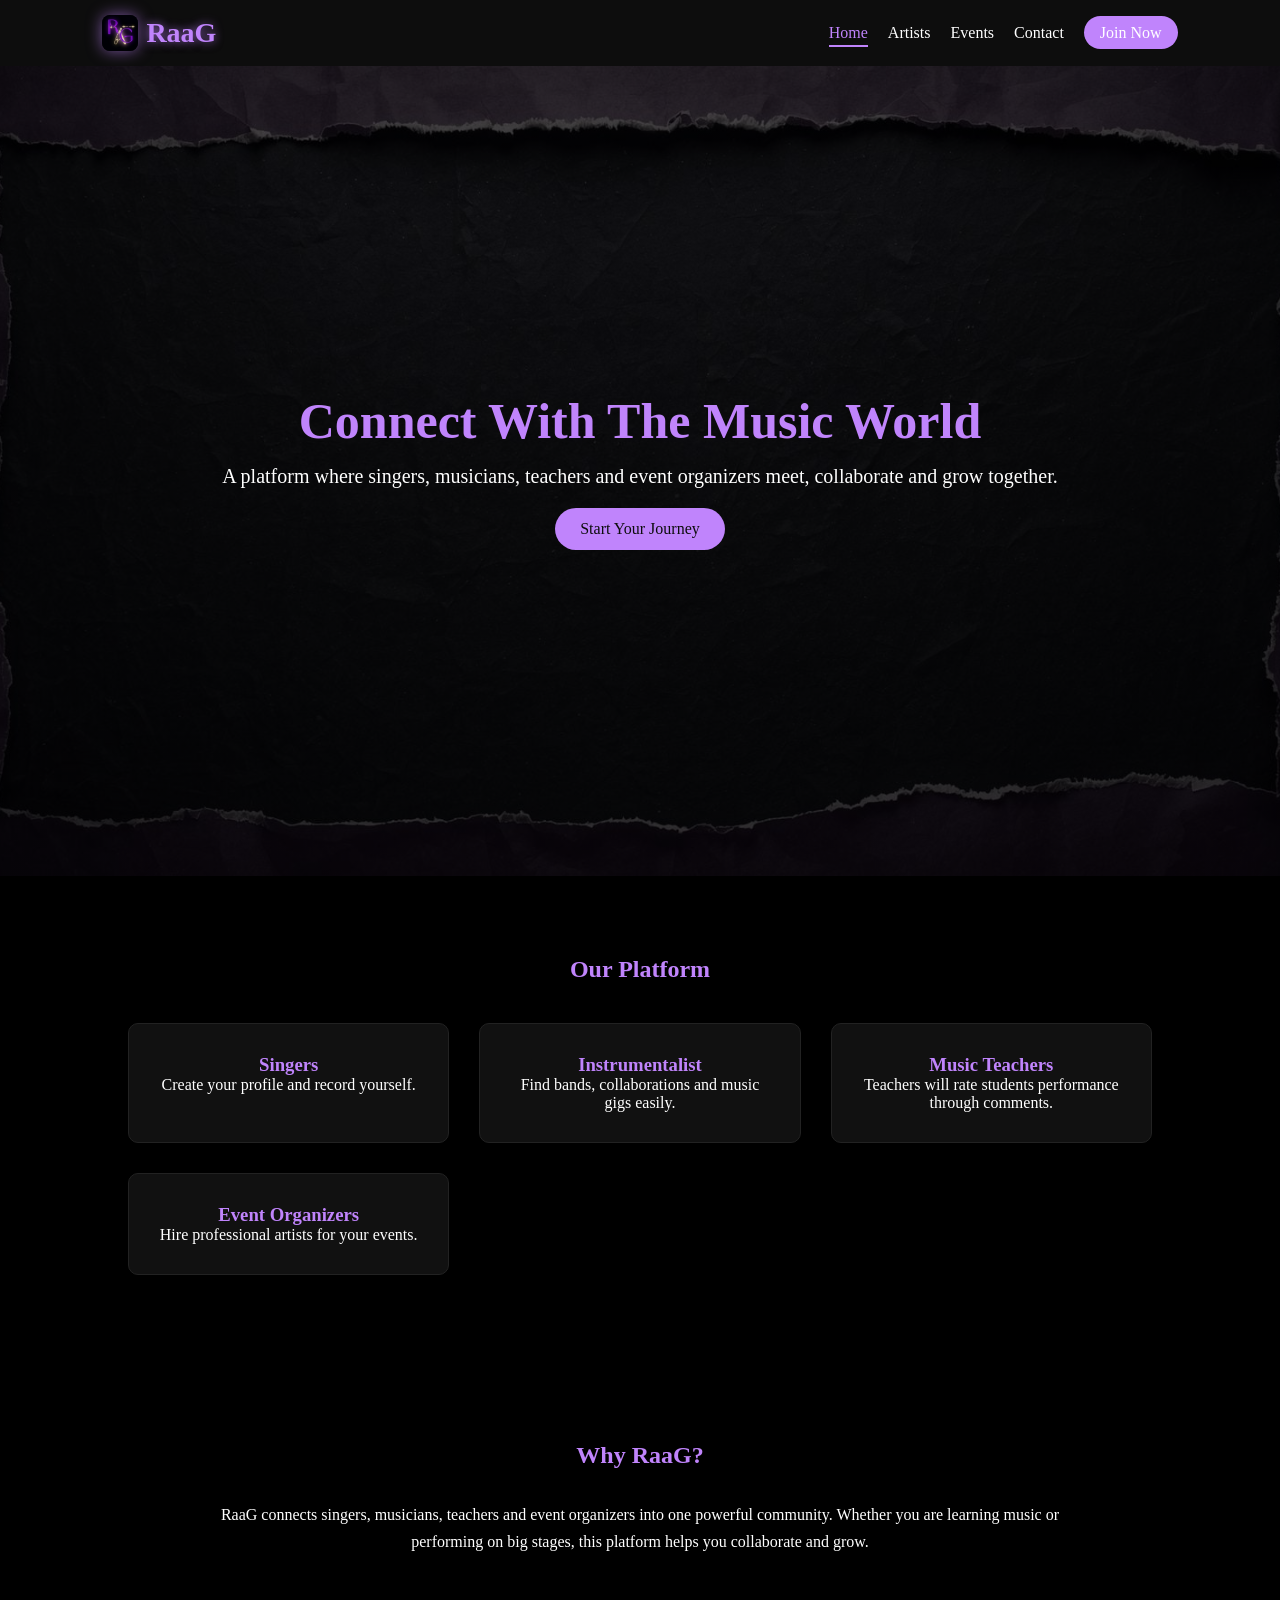
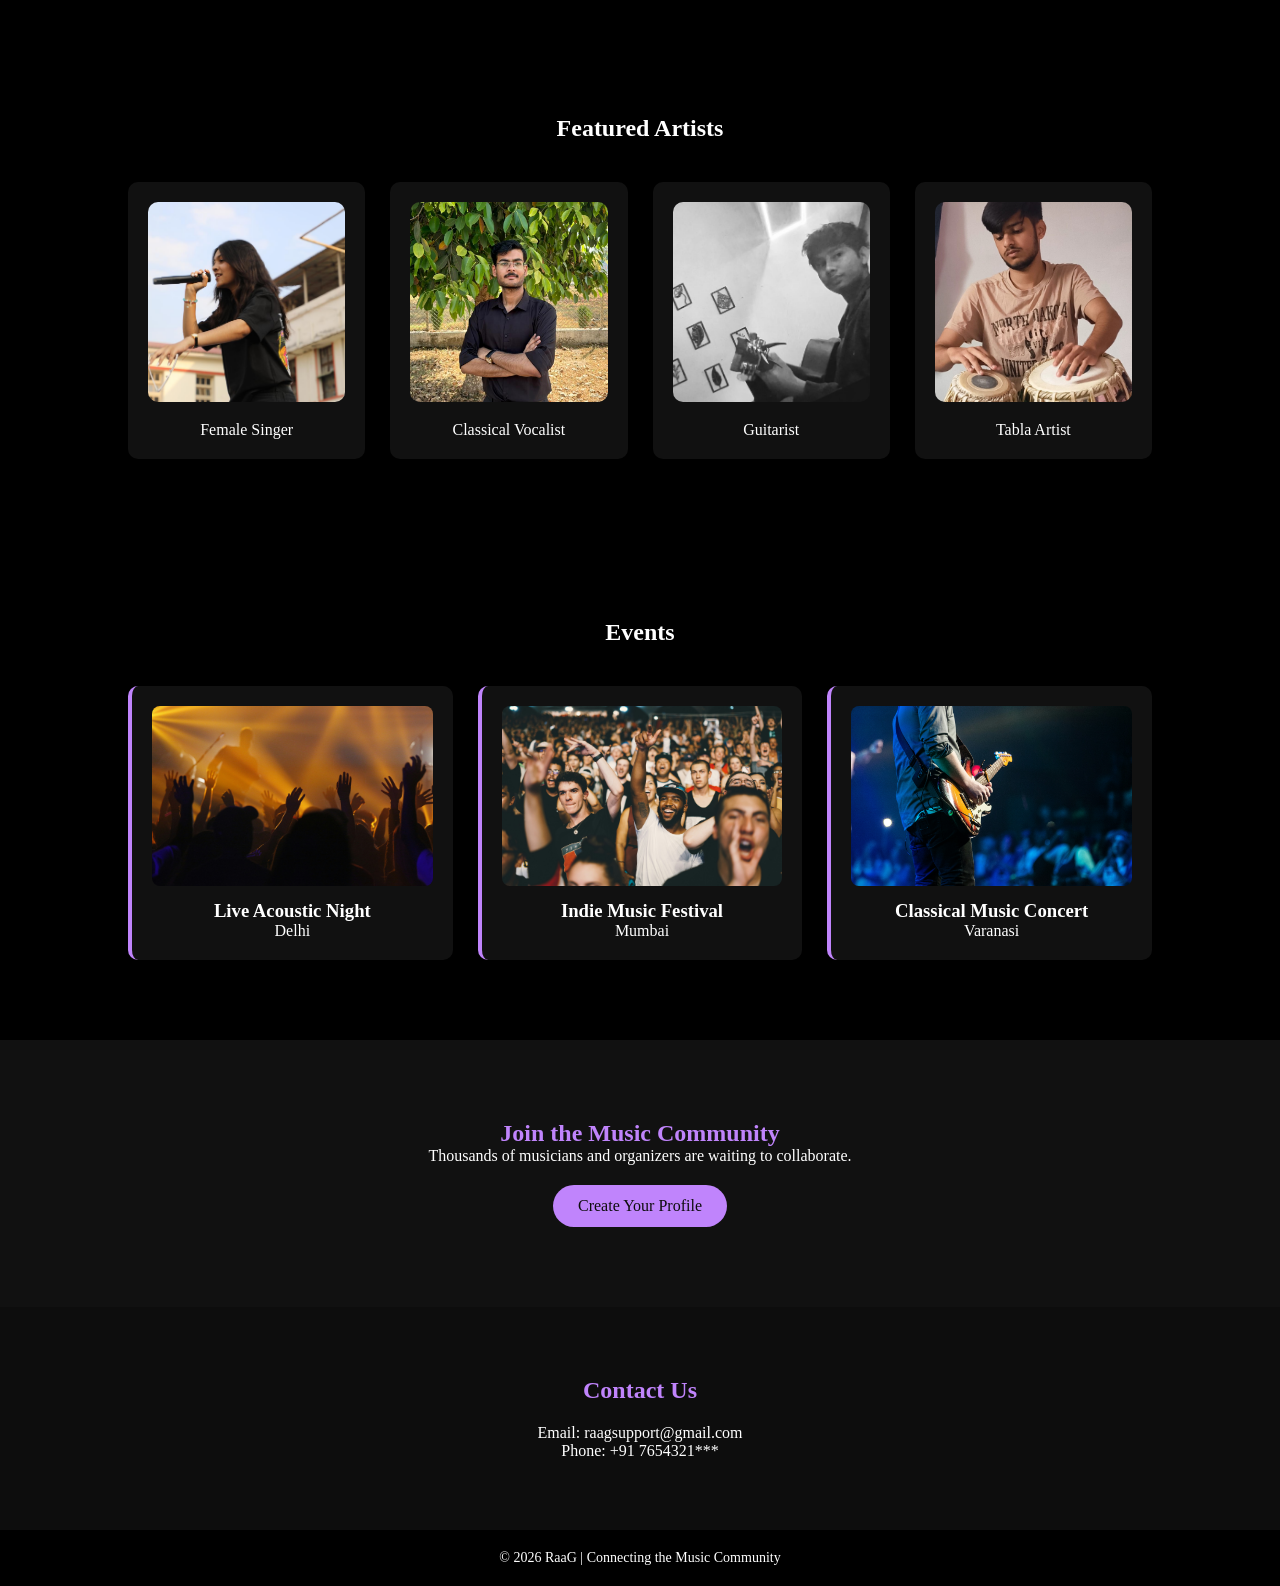
==== commit c039f64c: "updated files" ====
--- a/index.html
+++ b/index.html
@@ -33,7 +33,7 @@
 </header>
 
 
-<section class="hero">
+<section id="home" class="hero">
 
 <div class="hero-text">
 
@@ -98,7 +98,7 @@
 
 
 
-<section class="artists">
+<section id="artists" class="artists">
 
 <h2>Featured Artists</h2>
 
@@ -136,7 +136,7 @@
 
 
 
-<section class="events">
+<section id="events" class="events">
 
 <h2>Events</h2>
 
@@ -178,7 +178,7 @@
 
 
 
-<section class="contact">
+<section id="contact" class="contact">
 
 <h2>Contact Us</h2>
 
--- a/style.css
+++ b/style.css
@@ -68,6 +68,12 @@
 
 nav ul li{
 margin-left:20px;
+}
+
+nav ul li a.active {
+  color: #c084fc !important;
+  border-bottom: 2px solid #c084fc;
+  padding-bottom: 4px;
 }
 
 nav ul li a{
